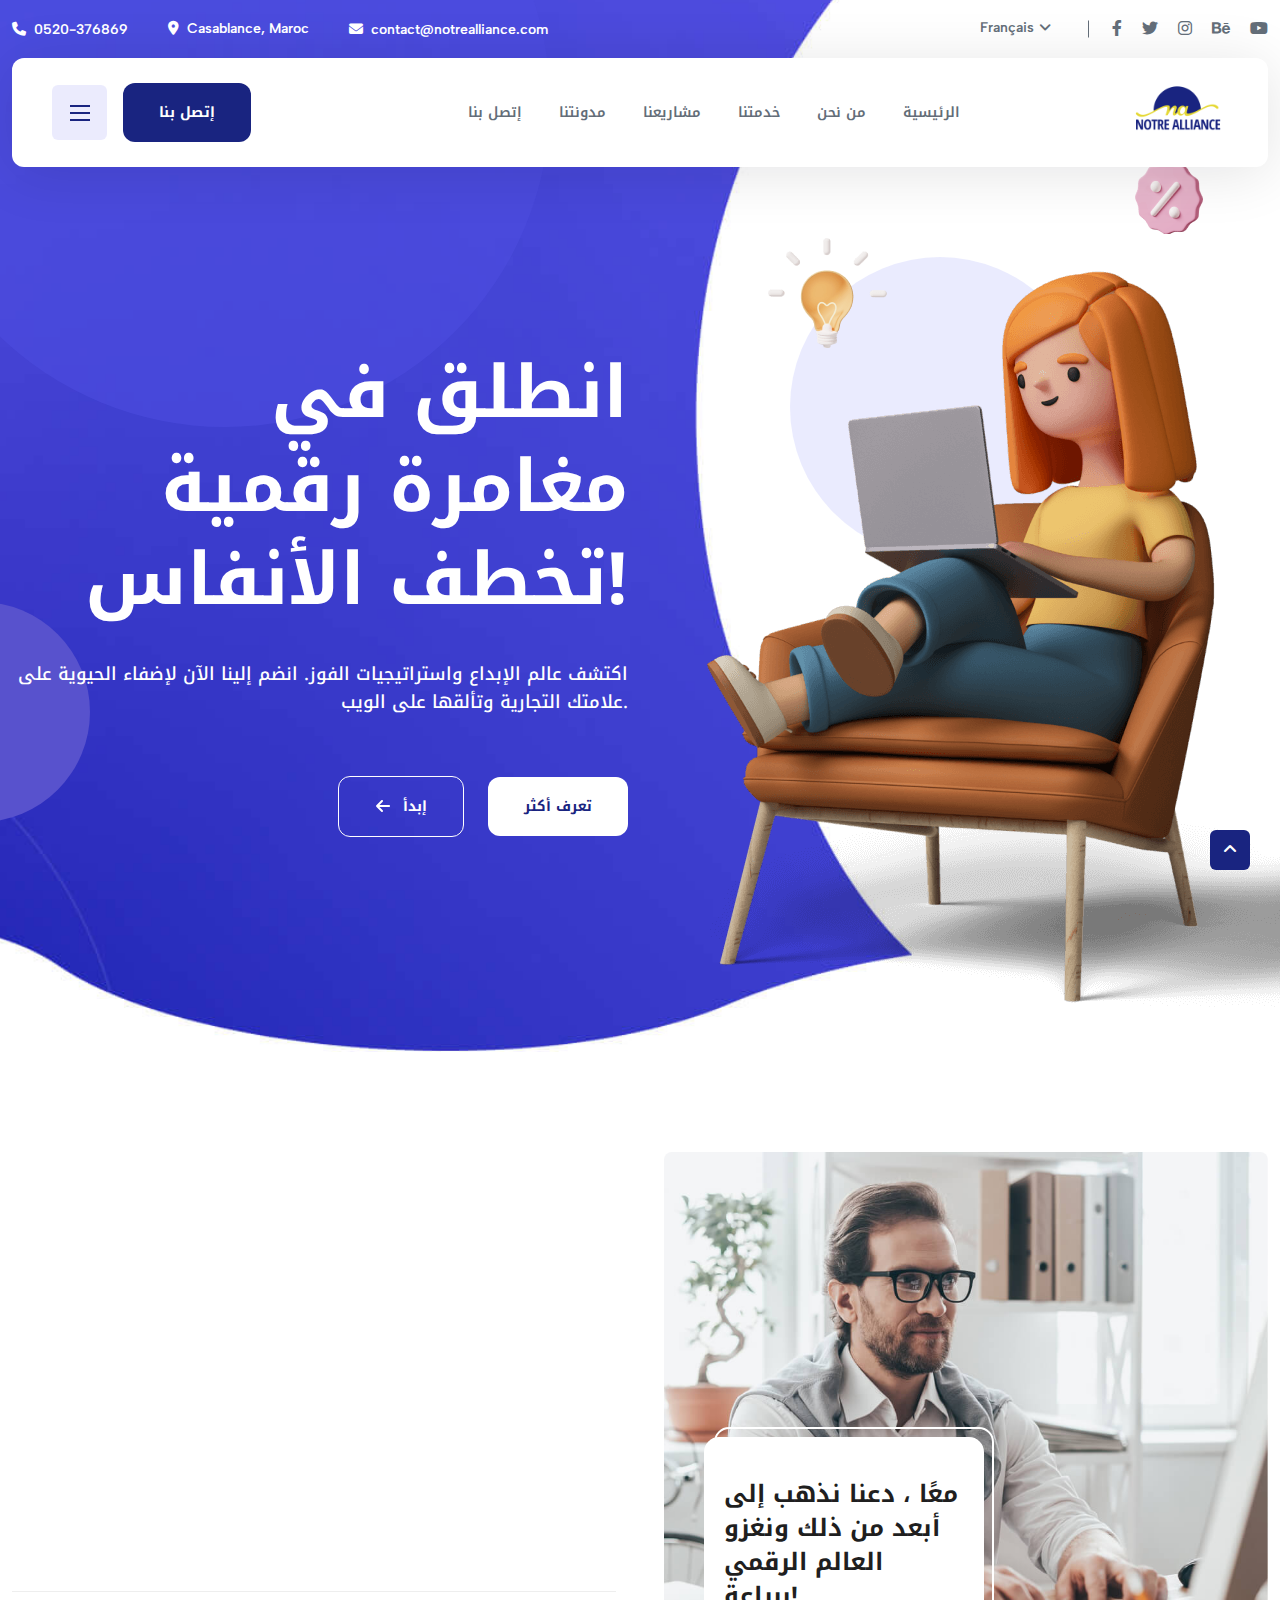
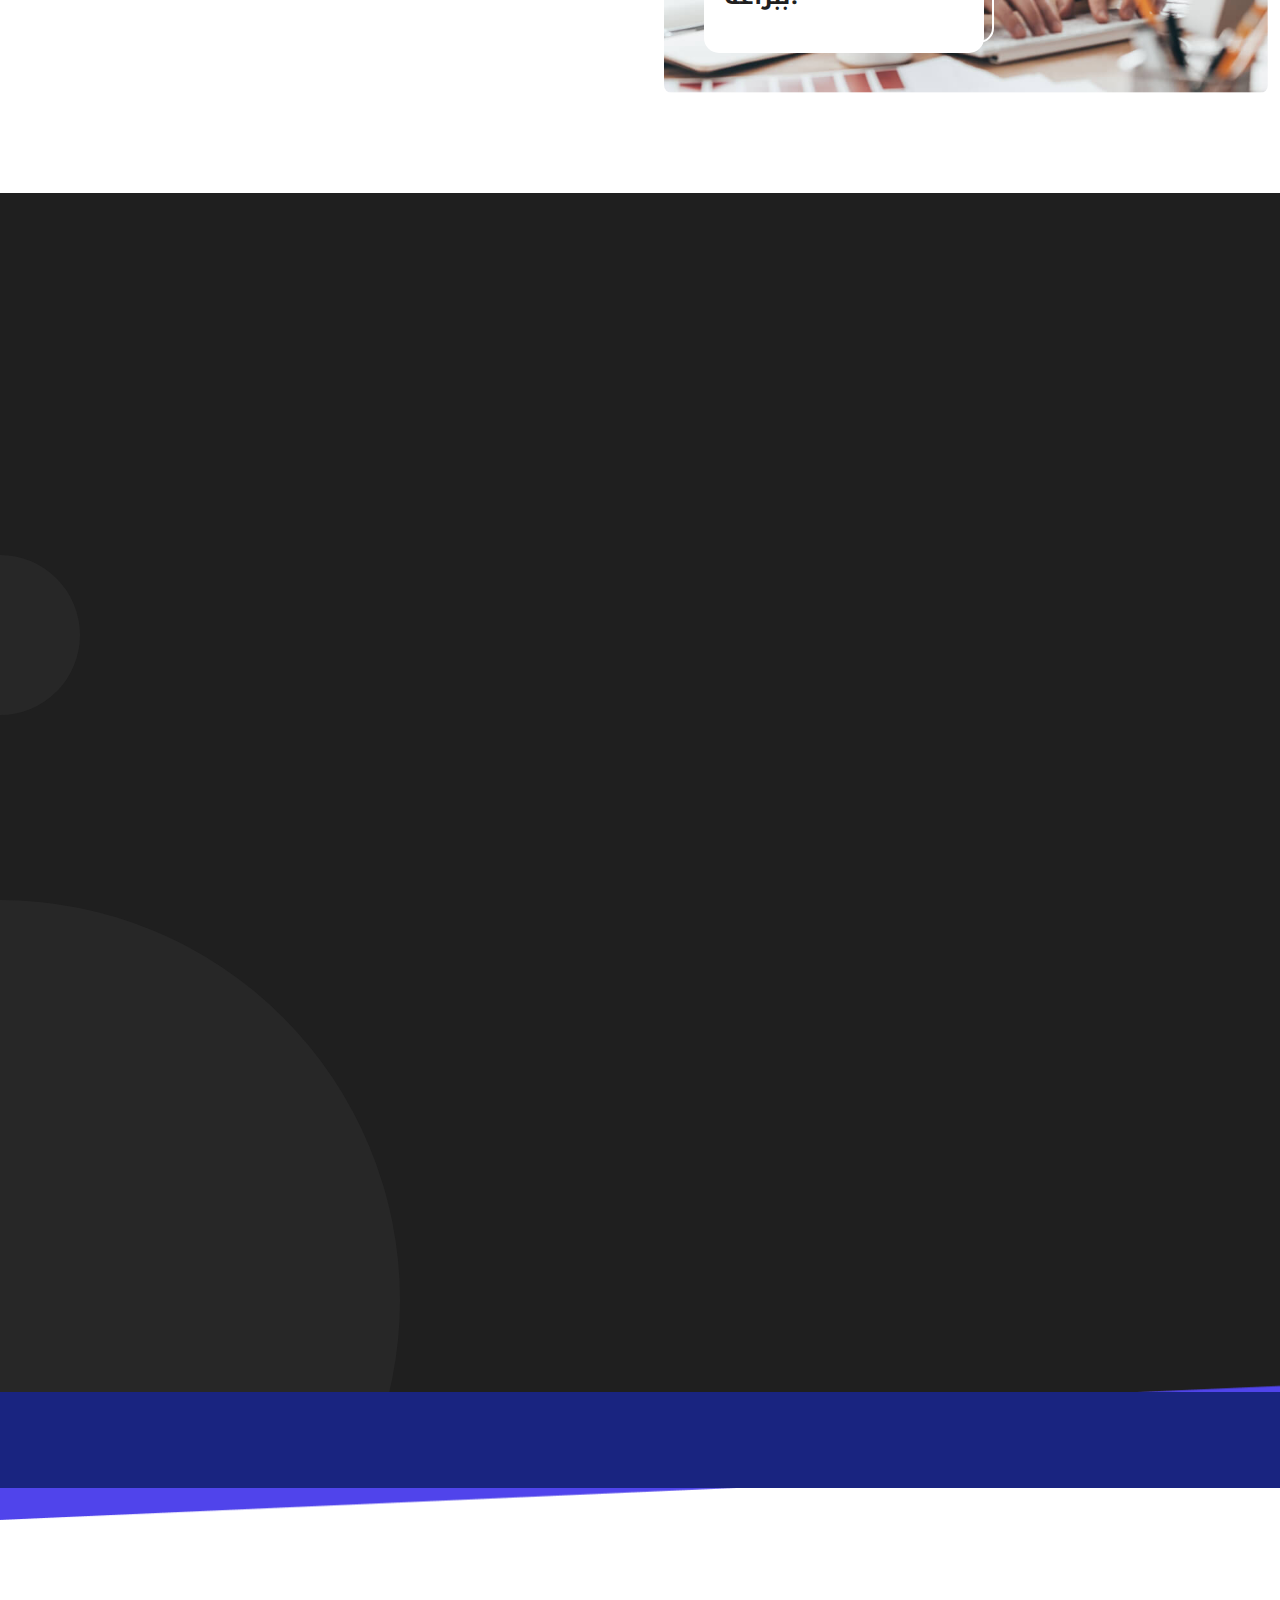
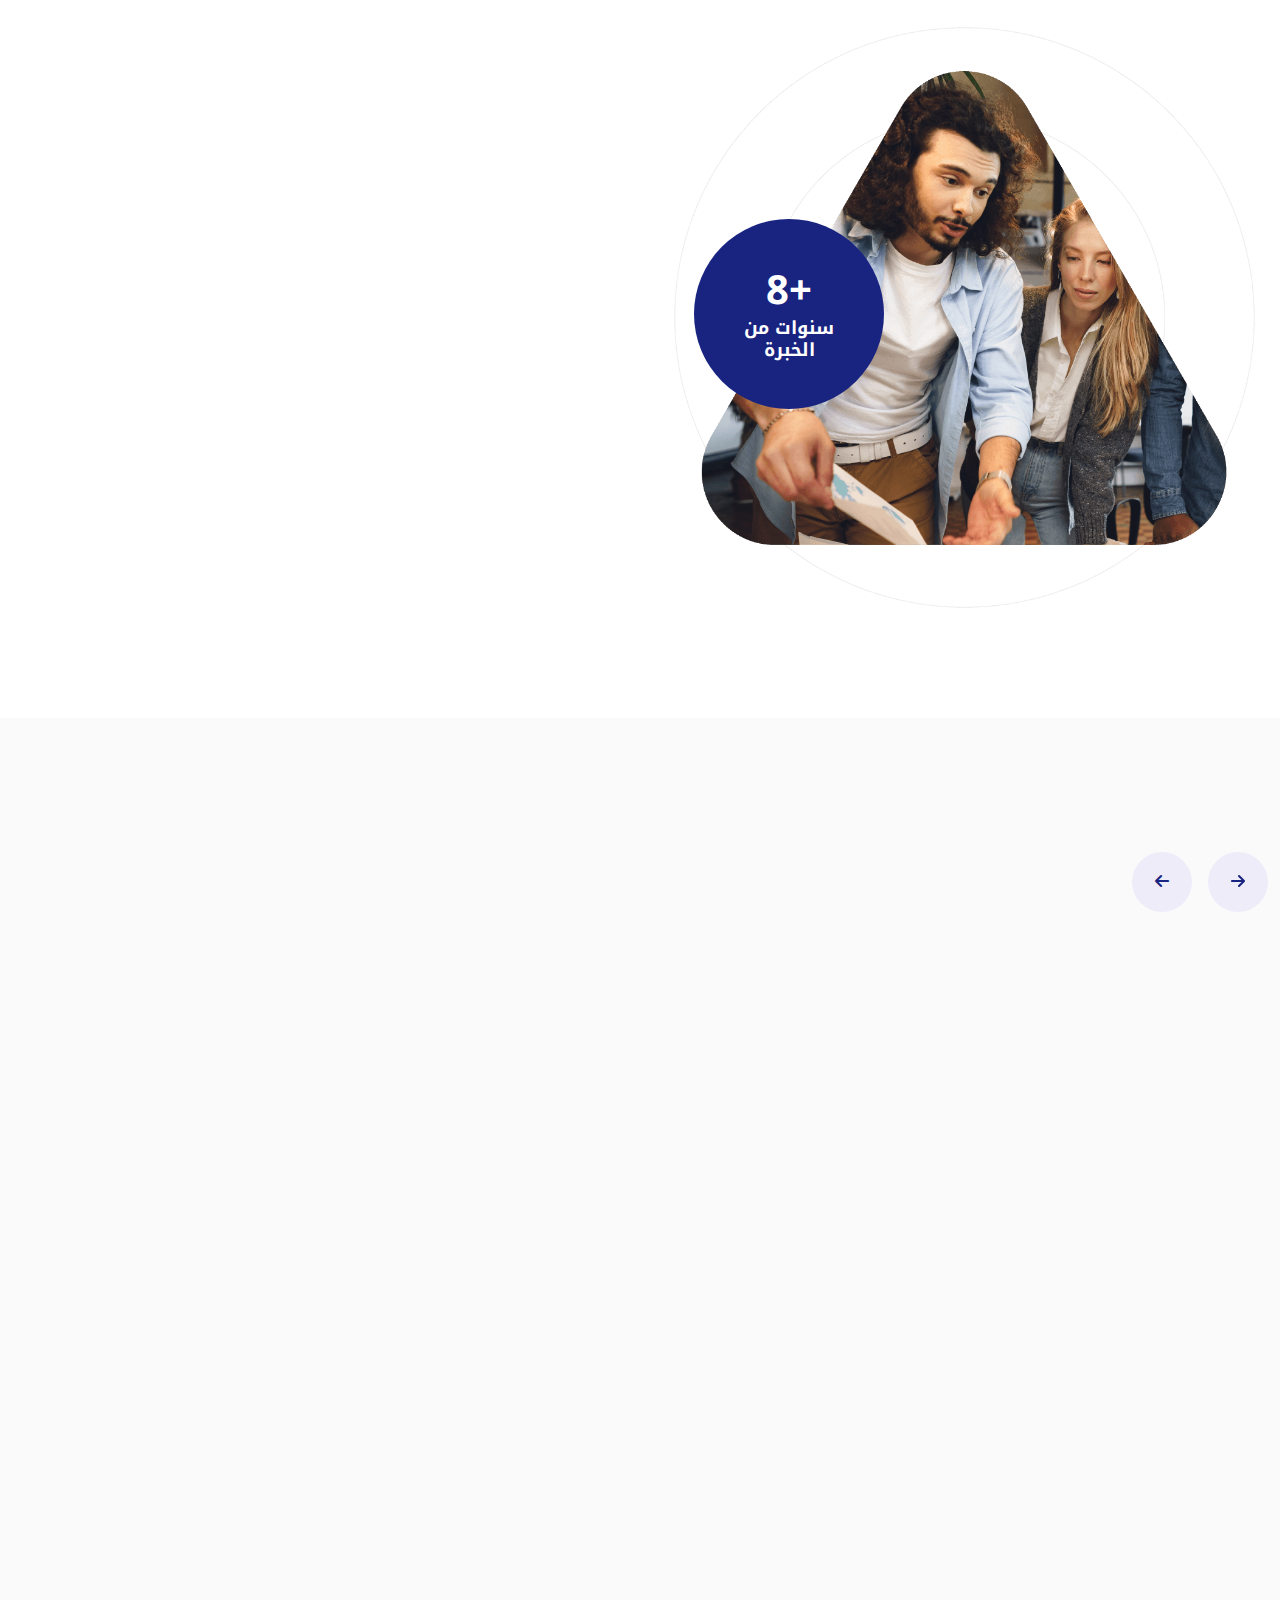
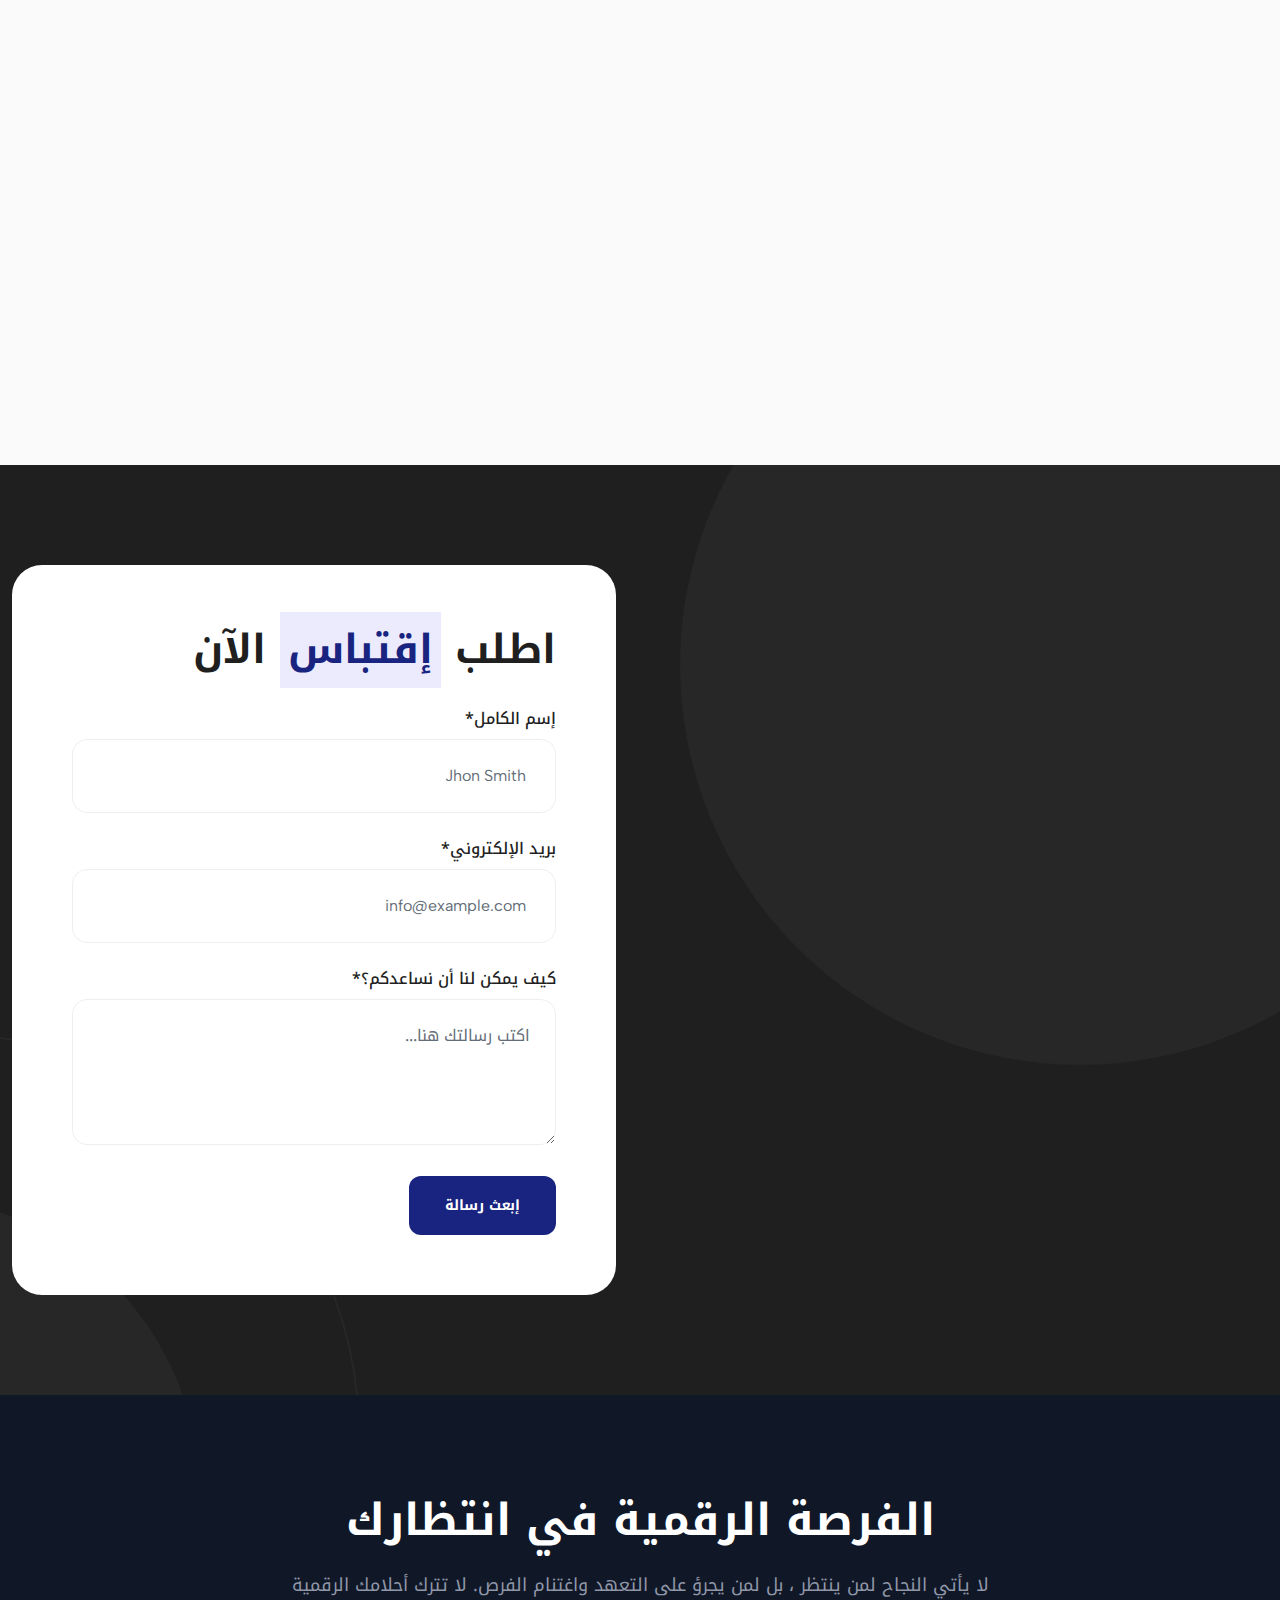
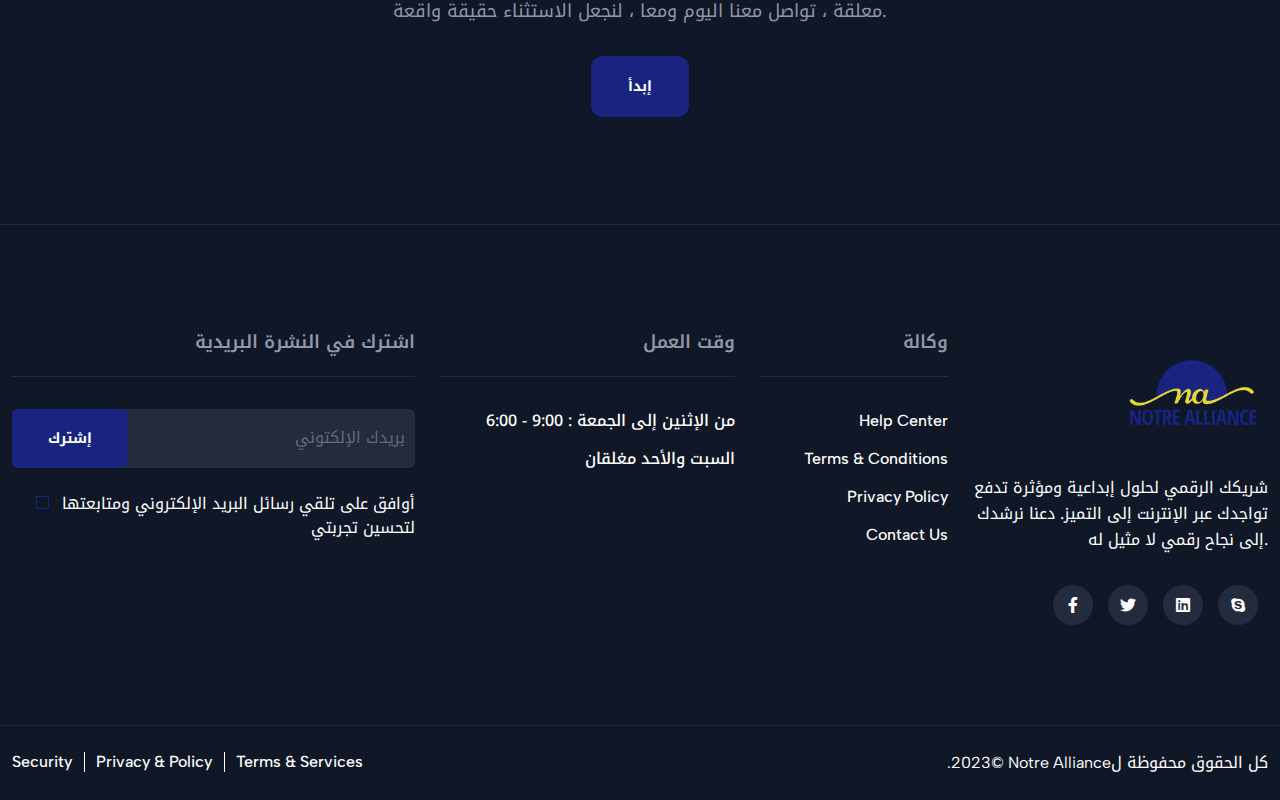
==== index.rlt.html @ 3e563613 "Create Arabic Version" ====
<!DOCTYPE html>
<html lang="en">
  <head>
    <meta charset="UTF-8" />
    <meta http-equiv="X-UA-Compatible" content="IE=edge" />
    <meta name="viewport" content="width=device-width, initial-scale=1.0" />
    <title>Notre Alliance</title>

    <!-- IMPORTANT STYLE FILES -->

    <link rel="stylesheet" href="css/all.css" />
    <link rel="stylesheet" href="css/bootstrap.min.css" />
    <link rel="stylesheet" href="css/animate.css" />
    <link rel="stylesheet" href="css/fancybox.css" />
    <link rel="stylesheet" href="css/jquery-ui.css" />
    <link rel="stylesheet" href="css/magnific-popup.css" />
    <link rel="stylesheet" href="css/nice-select.css" />
    <link rel="stylesheet" href="css/slick.css" />
    <link rel="stylesheet" href="css/style.rlt.css" />

    <!-- FAVICON -->

    <link rel="shortcut icon" href="assets/favicon.svg" type="image/x-icon" />
  </head>
  <body>
    <!-- HEADER START -->
    <header class="header-section position-relative z-2 header-sticky" id="header">
      <div class="container">
        <div class="infobar py-2 d-none d-lg-block">
          <div class="row g-4 align-items-center justify-content-between">
            <div class="col-xl-6 col-lg-7">
              <div class="infobar-content d-flex align-items-center">
                <a
                  href="tel:1044123456789"
                  class="mb-0 text-white fs-sm fw-semibold font-albert"
                  ><span class="me-2"><i class="fa-solid fa-phone"></i></span
                  >0520-376869</a
                >
                <p class="text-white fs-sm mb-0 fw-semibold font-albert">
                  <span class="me-2"
                    ><i class="fa-solid fa-location-dot"></i></span
                  >Casablance, Maroc
                </p>
                <a
                  href="mailto:contact@notrealliance.com"
                  class="text-white fw-semibold fs-sm font-albert"
                  ><span class="me-2"><i class="fa-solid fa-envelope"></i></span
                  >contact@notrealliance.com</a
                >
              </div>
            </div>
            <div class="col-xl-6 col-lg-5">
              <div
                class="d-flex align-items-center justify-content-end gap-5 infobar-right info-small-white"
              >
                <div class="language-switcher font-albert">
                  <select class="nice_select" style="display: none;">
                    <option value="Français">Français</option>
                    <option value="Arabic">Arabic</option>
                  </select>
                </div>
                <div class="info-social border-left">
                  <a href="#"><i class="fab fa-facebook-f"></i></a>
                  <a href="#"><i class="fab fa-twitter"></i></a>
                  <a href="#"><i class="fab fa-instagram"></i></a>
                  <a href="#"><i class="fab fa-behance"></i></a>
                  <a href="#"><i class="fab fa-youtube"></i></a>
                </div>
              </div>
            </div>
          </div>
        </div>
        <div class="crete-navbar bg-white">
          <div class="row align-items-center">
            <div class="col-xl-3 col-lg-1 col-6">
                <div
                  class="text-end d-flex align-items-center justify-content-start header-right gap-3"
                >
                <button
                  type="button"
                  class="header-toggle offcanvus-toggle d-none d-lg-inline-flex"
                >
                  <span></span>
                  <span></span>
                  <span></span>
                </button>
                <button
                  type="button"
                  class="header-toggle mobile-menu-toggle d-lg-none"
                >
                  <span></span>
                  <span></span>
                  <span></span>
                </button>
                  <a
                    href="#contact"
                    class="template-btn primary-btn d-none d-sm-block d-lg-none d-xl-block"
                    >إتصل بنا</a
                  >
                </div>
              </div>
            <div class="col-xl-7 col-lg-9 d-none d-lg-block">
              <nav class="crete-navmenu text-center ps-xl-5">
                <ul>
                  <li>
                    <a href="#contact">إتصل بنا</a>
                  </li>
                  <li><a href="#">مدونتنا</a></li>
                  <li>
                    <a href="#work">مشاريعنا</a>
                  </li>
                  <li>
                    <a href="#service">خدمتنا</a>
                  </li>
                  <li>
                    <a href="#about">من نحن</a>
                  </li>
                  <li><a href="#hero">الرئيسية</a></li>
                </ul>
              </nav>
            </div>
            <div class="col-lg-2 col-6">
                <div class="logo-wrapper">
                  <a href="#hero"
                    ><img
                      src="assets/logo.png"
                      width="100"
                      height="100"
                      alt="logo"
                      class="img-fluid"
                      style="float: right;"
                  /></a>
                </div>
              </div>
          </div>
        </div>
      </div>
    </header>
    <!-- HEADER END -->


    <!--hero section start-->
    <section class="hero-section position-relative z-1 overflow-hidden" id="hero" data-background="assets/hero-banner.jpg">
        <span class="circle-shape-1 position-absolute z--1"></span>
        <span class="circle-shape-2 position-absolute z--1"></span>
        <span class="circle-shape-3 position-absolute z--1" data-parallax='{"y": 40}'></span>
        <span class="circle-shape-4 position-absolute z--1" data-parallax='{"y": 80}'></span>
        <span class="circle-shape-5 position-absolute z--1" data-parallax='{"y": 100}'></span>
        <img src="assets/bulb.png" alt="bulb" class="position-absolute bulb-shape z--1">
        <img src="assets/percent.png" alt="bulb" class="position-absolute percent-shape z--1" data-parallax='{"y": 120}'>
        <div class="container">
            <div class="row g-4 align-items-center">
                <div class="col-xl-6 col-lg-7">
                    <div class="hero-content-left">
                        <h1 class="display-2 mt-4 mb-32 fw-bold wow fadeInUp text-end" data-wow-delay="0.2s">انطلق في مغامرة رقمية تخطف الأنفاس!</h1>
                        <p class="mb-60 text-white lead fw-medium wow fadeInUp text-end" data-wow-delay="0.3s">
                            اكتشف عالم الإبداع واستراتيجيات الفوز. انضم إلينا الآن لإضفاء الحيوية على علامتك التجارية وتألقها على الويب.
                        </p>
                        <div class="d-flex align-items-center justify-content-end gap-4 flex-wrap">
                            <a href="#contact" class="template-btn primary-outline wow fadeInUp" data-wow-delay="0.5s">
                                <span class="me-2 icon_arabic">
                                    <svg width="15" height="13" viewBox="0 0 15 13" fill="none" xmlns="http://www.w3.org/2000/svg">
                                        <path d="M13.6875 7.71875L8.6875 12.7188C8.5 12.9062 8.25 13 8 13C7.71875 13 7.46875 12.9062 7.28125 12.7188C6.875 12.3438 6.875 11.6875 7.28125 11.3125L10.5625 8H1C0.4375 8 0 7.5625 0 7C0 6.46875 0.4375 6 1 6H10.5625L7.28125 2.71875C6.875 2.34375 6.875 1.6875 7.28125 1.3125C7.65625 0.90625 8.3125 0.90625 8.6875 1.3125L13.6875 6.3125C14.0938 6.6875 14.0938 7.34375 13.6875 7.71875Z" fill="white"/>
                                    </svg>
                                </span>
                                إبدأ
                            </a>
                            <a href="#about" class="template-btn white-btn wow fadeInUp" data-wow-delay="0.4s">تعرف أكثر</a>
                        </div>
                    </div>
                </div>
                <div class="col-lg-5 d-xl-none">
                    <img src="assets/hero-sm.png" alt="hero" class="img-fluid">
                </div>
            </div>
        </div>
        <img src="assets/hero.png" alt="hero" class="img-fluid hero-image">
    </section>
    <!--hero section end-->

    
    <!--about section start-->
    <section class="about-section ptb-100 overflow-hidden" id="about">
        <div class="container">
            <div class="row align-items-center g-5">
                <div class="col-xl-6 col-lg-6">
                    <div class="about-right">
                        <h2 class="mb-5 mt-4 wow fadeInUp text-end" data-wow-delay="0.2s">
                            الصعود إلى قمة التميز <span class="primary-text-color primary-bg-light px-2">الرقمي</span> 
                        </h2>
                        <p class="mb-40 wow fadeInUp text-end" data-wow-delay="0.3s">
                            في <span class="primary-text-color fw-semibold">وكالتنا</span>, ندفع حدود الإمكانات لنأخذك إلى آفاق غير مستكشفة. شغفنا هو خلق تجارب رقمية تبهر وتترك انطباعًا.
                        </p>
                        <div class="d-flex align-items-start gap-4 ab-flex-box flex-wrap flex-sm-nowrap wow fadeInUp" data-wow-delay="0.4s">
                            <p class="mb-0 text-end">
                                نعتقد أن كل مشروع هو فرصة للارتقاء إلى قمة التميز الرقمي. نحن نزرع الابتكار ونصمم استراتيجيات مؤثرة ونتخيل مفاهيم فريدة لإحياء طموحاتك الرقمية. انطلق معنا في مغامرة إبداعية ، حيث تأخذ أفكارك على نطاق يتجاوز كل التوقعات.                       
                            </p>   
                            <img src="assets/ab-2.jpg" alt="not found" class="img-fluid rounded-2">
                        </div>
                        <div class="spacer my-40"></div>
                        <div class="d-flex align-items-center gap-4 flex-wrap justify-content-end">
                            <a href="#contact" class="template-btn secondary-btn wow fadeInUp" data-wow-delay="0.3s">إبدأ</a>
                            <a href="#about" class="template-btn primary-btn wow fadeInUp" data-wow-delay="0.2s">المزيد عنا</a>
                        </div>
                    </div>
                </div>
                <div class="col-xl-6 col-lg-6">
                    <div class="about-left position-relative">
                        <img src="assets/ab-1.jpg" alt="not found" class="img-fluid rounded-3">
                        <div class="ab-award-box bg-white py-40 px-20 position-absolute z-1">
                            <h6 class="mb-0">معًا ، دعنا نذهب إلى أبعد من ذلك ونغزو العالم الرقمي ببراعة!</h6>
                        </div>
                    </div>
                </div>
            </div>
        </div>
    </section>
    <!--about section end-->

    <!--service section start-->
    <section class="service-section ptb-100 dark-bg-color position-relative z-1 overflow-hidden" id="service">
        <span class="circle-shape-1 position-absolute z--1"></span>
        <span class="circle-shape-2 position-absolute z--1"></span>
        <div class="container">
            <div class="row justify-content-center">
                <div class="col-xl-6 col-lg-8">
                    <div class="section-title text-center">
                        <h2 class="text-white mt-3 mb-4 wow fadeInUp" data-wow-delay="0.2s">خدماتنا</h2>
                        <p class="mb-0 text-gray fw-medium wow fadeInUp lead" data-wow-delay="0.3s">.حضور رقمي يترك انطباعًا ، حلول تميزك عن غيرك</p>
                    </div> 
                </div>
            </div>
            <div class="row justify-content-center text-end g-4 mt-60">
                <div class="col-md-4">
                    <div class="d-flex gap-4 service-card bg-white rounded-3 wow fadeInUp">
                        <div>
                            <h6 class="mb-4">تطوير المواقع</h6>
                            <p class="mb-32 fw-medium">
                                دعنا نبني واجهة متجرك الرقمي جنبًا إلى جنب مع مواقع ويب قوية وبديهية ، مما يخلق تجربة مستخدم غامرة لا تُنسى.
                            </p>
                            <a href="#contact" class="explore-btn">
                                <span class="me-2 icon_arabic">
                                    <svg width="14" height="14" viewBox="0 0 14 14" fill="none" xmlns="http://www.w3.org/2000/svg">
                                        <path d="M8.25 1.21875L13.75 6.46875C13.9062 6.625 14 6.8125 14 7.03125C14 7.21875 13.9062 7.40625 13.75 7.5625L8.25 12.8125C7.96875 13.0938 7.46875 13.0938 7.1875 12.7812C6.90625 12.5 6.90625 12 7.21875 11.7188L11.375 7.78125H0.75C0.3125 7.78125 0 7.4375 0 7.03125C0 6.59375 0.3125 6.28125 0.75 6.28125H11.375L7.21875 2.3125C6.90625 2.03125 6.90625 1.53125 7.1875 1.25C7.46875 0.9375 7.9375 0.9375 8.25 1.21875Z" fill="#1F1F1F"/>
                                    </svg>
                                </span>
                                إبدأ
                            </a>
                        </div>
                        <span class="icon-wrapper flex-shrink-0">
                            <img src="assets/icon-1.svg" alt="icon" class="img-fluid">
                        </span>
                    </div>
                </div>

                <div class="col-md-4">
                    <div class="d-flex gap-4 service-card bg-white rounded-3 wow fadeInUp" data-wow-delay="0.2s">
                        <div>
                            <h6 class="mb-4">إدارة وسائل التواصل الاجتماعي</h6>
                            <p class="mb-32 fw-medium">
                                عزز تواجدك على الإنترنت من خلال الإدارة الإستراتيجية لوسائل التواصل الاجتماعي ، وإشراك جمهورك وبناء الوعي بالعلامة التجارية.                            
                            </p>
                            <a href="#contact" class="explore-btn">
                                <span class="me-2 icon_arabic ">
                                    <svg width="14" height="14" viewBox="0 0 14 14" fill="none" xmlns="http://www.w3.org/2000/svg">
                                        <path d="M8.25 1.21875L13.75 6.46875C13.9062 6.625 14 6.8125 14 7.03125C14 7.21875 13.9062 7.40625 13.75 7.5625L8.25 12.8125C7.96875 13.0938 7.46875 13.0938 7.1875 12.7812C6.90625 12.5 6.90625 12 7.21875 11.7188L11.375 7.78125H0.75C0.3125 7.78125 0 7.4375 0 7.03125C0 6.59375 0.3125 6.28125 0.75 6.28125H11.375L7.21875 2.3125C6.90625 2.03125 6.90625 1.53125 7.1875 1.25C7.46875 0.9375 7.9375 0.9375 8.25 1.21875Z" fill="#1F1F1F"/>
                                    </svg>
                                </span>
                                إبدأ
                            </a>
                        </div>
                        <span class="icon-wrapper flex-shrink-0">
                            <img src="assets/icon-2.svg" alt="icon" class="img-fluid">
                        </span>
                    </div>
                </div>

                <div class="col-md-4">
                    <div class="d-flex gap-4 service-card bg-white rounded-3 wow fadeInUp" data-wow-delay="0.3s">
                        <div>
                            <h6 class="mb-4">العلامة التجارية </h6>
                            <p class="mb-32 fw-medium">
                                اكشف جوهر علامتك التجارية للعالم بهوية بصرية مميزة ، تعبر عن قيمك وتجذب انتباه جمهورك المستهدف.                           
                            </p>
                            <a href="#contact" class="explore-btn">
                                <span class="me-2 icon_arabic ">
                                    <svg width="14" height="14" viewBox="0 0 14 14" fill="none" xmlns="http://www.w3.org/2000/svg">
                                        <path d="M8.25 1.21875L13.75 6.46875C13.9062 6.625 14 6.8125 14 7.03125C14 7.21875 13.9062 7.40625 13.75 7.5625L8.25 12.8125C7.96875 13.0938 7.46875 13.0938 7.1875 12.7812C6.90625 12.5 6.90625 12 7.21875 11.7188L11.375 7.78125H0.75C0.3125 7.78125 0 7.4375 0 7.03125C0 6.59375 0.3125 6.28125 0.75 6.28125H11.375L7.21875 2.3125C6.90625 2.03125 6.90625 1.53125 7.1875 1.25C7.46875 0.9375 7.9375 0.9375 8.25 1.21875Z" fill="#1F1F1F"/>
                                    </svg>
                                </span>
                                إبدأ
                            </a>
                        </div>
                        <span class="icon-wrapper flex-shrink-0">
                            <img src="assets/icon-4.svg" alt="icon" class="img-fluid">
                        </span>
                    </div>
                </div>

                <div class="col-md-4">
                    <div class="d-flex gap-4 service-card bg-white rounded-3 wow fadeInUp" data-wow-delay="0.4s">
                        <div>
                            <h6 class="mb-4">التصميم الجرافيكي</h6>
                            <p class="mb-32 fw-medium">
                                تصميمات إبداعية تحكي قصتك وتجمع بين الجماليات والكفاءة لتجعل تواصلك المرئي يتألق.                           
                            </p>
                            <a href="#contact" class="explore-btn">
                                <span class="me-2 icon_arabic ">
                                    <svg width="14" height="14" viewBox="0 0 14 14" fill="none" xmlns="http://www.w3.org/2000/svg">
                                        <path d="M8.25 1.21875L13.75 6.46875C13.9062 6.625 14 6.8125 14 7.03125C14 7.21875 13.9062 7.40625 13.75 7.5625L8.25 12.8125C7.96875 13.0938 7.46875 13.0938 7.1875 12.7812C6.90625 12.5 6.90625 12 7.21875 11.7188L11.375 7.78125H0.75C0.3125 7.78125 0 7.4375 0 7.03125C0 6.59375 0.3125 6.28125 0.75 6.28125H11.375L7.21875 2.3125C6.90625 2.03125 6.90625 1.53125 7.1875 1.25C7.46875 0.9375 7.9375 0.9375 8.25 1.21875Z" fill="#1F1F1F"/>
                                    </svg>
                                </span>
                                إبدأ
                            </a>
                        </div>
                        <span class="icon-wrapper flex-shrink-0">
                            <img src="assets/icon-3.svg" alt="icon" class="img-fluid">
                        </span>
                    </div>
                </div>

                <div class="col-md-4">
                    <div class="d-flex gap-4 service-card bg-white rounded-3 wow fadeInUp" data-wow-delay="0.4s">
                        <div>
                            <h6 class="mb-4">التصوير وإنتاج الفيديو</h6>
                            <p class="mb-32 fw-medium">
                                اجعل أفكارك تنبض بالحياة من خلال مقاطع الفيديو المؤثرة ، والتقاط جوهر علامتك التجارية وإيصال رسالتك بطريقة مقنعة.
                            </p>
                            <a href="#contact" class="explore-btn">
                                <span class="me-2 icon_arabic ">
                                    <svg width="14" height="14" viewBox="0 0 14 14" fill="none" xmlns="http://www.w3.org/2000/svg">
                                        <path d="M8.25 1.21875L13.75 6.46875C13.9062 6.625 14 6.8125 14 7.03125C14 7.21875 13.9062 7.40625 13.75 7.5625L8.25 12.8125C7.96875 13.0938 7.46875 13.0938 7.1875 12.7812C6.90625 12.5 6.90625 12 7.21875 11.7188L11.375 7.78125H0.75C0.3125 7.78125 0 7.4375 0 7.03125C0 6.59375 0.3125 6.28125 0.75 6.28125H11.375L7.21875 2.3125C6.90625 2.03125 6.90625 1.53125 7.1875 1.25C7.46875 0.9375 7.9375 0.9375 8.25 1.21875Z" fill="#1F1F1F"/>
                                    </svg>
                                </span>
                                إبدأ
                            </a>
                        </div>
                        <span class="icon-wrapper flex-shrink-0">
                            <img src="assets/icon-3.svg" alt="icon" class="img-fluid">
                        </span>
                    </div>
                </div>

                <div class="col-md-4">
                    <div class="d-flex gap-4 service-card bg-white rounded-3 wow fadeInUp" data-wow-delay="0.4s">
                        <div>
                            <h6 class="mb-4">الإعلان الرقمي</h6>
                            <p class="mb-32 fw-medium">
                                الوصول إلى آفاق جديدة من خلال الحملات الإعلانية المستهدفة والمبتكرة ، وتحقيق نتائج ملموسة لعملك.                            
                            </p>
                            <a href="#contact" class="explore-btn">
                                <span class="me-2 icon_arabic ">
                                    <svg width="14" height="14" viewBox="0 0 14 14" fill="none" xmlns="http://www.w3.org/2000/svg">
                                        <path d="M8.25 1.21875L13.75 6.46875C13.9062 6.625 14 6.8125 14 7.03125C14 7.21875 13.9062 7.40625 13.75 7.5625L8.25 12.8125C7.96875 13.0938 7.46875 13.0938 7.1875 12.7812C6.90625 12.5 6.90625 12 7.21875 11.7188L11.375 7.78125H0.75C0.3125 7.78125 0 7.4375 0 7.03125C0 6.59375 0.3125 6.28125 0.75 6.28125H11.375L7.21875 2.3125C6.90625 2.03125 6.90625 1.53125 7.1875 1.25C7.46875 0.9375 7.9375 0.9375 8.25 1.21875Z" fill="#1F1F1F"/>
                                    </svg>
                                </span>
                                إبدأ
                            </a>
                        </div>
                        <span class="icon-wrapper flex-shrink-0">
                            <img src="assets/icon-3.svg" alt="icon" class="img-fluid">
                        </span>
                    </div>
                </div>
            </div>
        </div>
    </section>
    <!--service section end-->

    <!--ticker section start-->
    <div class="ticker-section position-relative overflow-hidden z-1" data-background="assets/ticker-bg.png">
        <div class="ur-ticker-box overflow-hidden">
            <div class="ur-ticker-wrapper primary-bg-color">
                <div class="ur-ticker">
                    <span class="text-white text-uppercase"><i class="fas fa-star me-2"></i>WHAT WE DO</span>
                    <span class="text-white text-uppercase"><i class="fas fa-star me-2"></i>WE LOVE TO WORK WITH</span>
                    <span class="text-white text-uppercase"><i class="fas fa-star me-2"></i>WE LOVE WHAT WE DO</span>
                    <span class="text-white text-uppercase"><i class="fas fa-star me-2"></i>WE DO AGENCY</span>
                    <span class="text-white text-uppercase"><i class="fas fa-star me-2"></i>WE DO AGENCY SOLUTION</span>
                    <span class="text-white text-uppercase"><i class="fas fa-star me-2"></i>WHAT WE LOVE TO WORK WITH</span>
                </div>
            </div>
        </div>
    </div>
    <!--ticker section end-->

    <!--experts section start-->
    <section class="experts-section ptb-100 overflow-hidden" id="expert">
        <div class="container">
            <div class="row align-items-center justify-content-between g-5">
                <div class="col-xl-5 col-lg-6">
                    <div class="exp-content">
                        <h2 class="mt-4 mb-4 wow fadeInUp text-end" data-wow-delay="0.2s">فريق <span class="primary-text-color primary-bg-light px-2">الخبراء</span>  لدينا في خدمتك</h2>
                        <p class="mb-5 wow fadeInUp text-end" data-wow-delay="0.3s">
                            اكتشف تميز فريقنا ، المكرس لجعل علامتك التجارية تتألق في العالم الرقمي.                      
                        </p>
                        <div class="cta-box bg-white rounded-3 theme-shadow wow fadeInUp" data-wow-delay="0.4s">
                            <div class="d-flex gap-3 flex-wrap flex-sm-nowrap"> 
                                <div class="text-end">
                                    <h6 class="mb-20">الوكالة التي لا غنى عنها لعام 2023</h6>
                                    <p class="mb-0">
                                        دعنا نوضح لك سبب اعترافنا بأننا أفضل وكالة تقدم حلولاً لا مثيل لها تعزز نجاحك.
                                    </p>
                                </div>
                                <span class="icon-wrapper primary-bg-light rounded-circle d-flex align-items-center justify-content-center flex-shrink-0">
                                    <svg width="21" height="15" viewBox="0 0 21 15" fill="none" xmlns="http://www.w3.org/2000/svg">
                                        <path d="M19.8203 1.30469C20.3789 1.82031 20.3789 2.72266 19.8203 3.23828L8.82031 14.2383C8.30469 14.7969 7.40234 14.7969 6.88672 14.2383L1.38672 8.73828C0.828125 8.22266 0.828125 7.32031 1.38672 6.80469C1.90234 6.24609 2.80469 6.24609 3.32031 6.80469L7.83203 11.3164L17.8867 1.30469C18.4023 0.746094 19.3047 0.746094 19.8203 1.30469Z" fill="#5044EB"/>
                                    </svg>
                                </span>

                            </div>
                            <div class="d-flex align-items-center gap-4 mt-40 flex-wrap">
                                <a href="tel:0520-376869">
                                    <div class="cta-call-btn d-flex align-items-center gap-2">
                                        <span class="icon-tel rounded-circle">
                                            <span class="primary-bg-color rounded-circle w-100 h-100 d-inline-flex align-items-center justify-content-center text-white">
                                                <i class="fa-solid fa-phone"></i>
                                            </span>
                                        </span>
                                        <div>
                                            <span class="fs-sm fw-medium mb-2 d-block text-color">اتصل بنا 24/7</span>
                                            <h5 class="mb-0 fs-20">0520-376869</h5>
                                        </div>
                                    </div>
                                </a>
                                <a href="#contact" class="template-btn primary-btn">إعرف مزيد</a>
                            </div>
                        </div>
                    </div>
                </div>
                <div class="col-lg-6">
                    <div class="exp-right position-relative">
                        <img src="assets/team-meeting.png" alt="not found" class="img-fluid js-tilt">
                        <div class="exp-year-box position-absolute rounded-circle">
                            <h3 class="text-white"><span class="counter">8</span>+</h3>
                            <h6 class="mb-0 text-white fs-18">سنوات من الخبرة</h6>
                        </div>
                    </div>
                </div>
            </div>
        </div>
    </section>
    <!--experts section end-->


    <!--portfolio section start-->
    <section class="portfolio-section ptb-100 light-bg" id="work">
        <div class="container">
            <div class="row">
                <div class="col-xl-6">
                    <div class="section-title">
                        <h2 class="mb-0 mt-4 wow fadeInUp" data-wow-delay="0.2s"><span class="primary-text-color primary-bg-light px-2">خدمتنا</span></h2>
                    </div>
                </div>
            </div>
            <div class="cr-pf-slider">
                <div class="single-item mt-5">
                    <div class="row g-4">
                        <div class="col-lg-6">
                            <div class="pf-box position-relative wow fadeInUp">
                                <img src="assets/pf-1.jpg" alt="not found" class="img-fluid">
                                <a href="project-details.html" class="explore-btn">
                                    <svg width="16" height="16" viewBox="0 0 16 16" fill="none" xmlns="http://www.w3.org/2000/svg">
                                        <path d="M15.4531 1.625V12.875C15.4531 13.5312 14.9375 14 14.3281 14C13.6719 14 13.2031 13.5312 13.2031 12.875V4.34375L2.375 15.1719C2.14062 15.4062 1.85938 15.5 1.57812 15.5C1.25 15.5 0.96875 15.4062 0.78125 15.1719C0.3125 14.75 0.3125 14.0469 0.78125 13.625L11.6094 2.75H3.07812C2.42188 2.75 1.95312 2.28125 1.95312 1.625C1.95312 1.01562 2.42188 0.5 3.07812 0.5H14.3281C14.9375 0.5 15.4531 1.01562 15.4531 1.625Z" fill="white"/>
                                    </svg>
                                </a>
                                <div class="pf-content">
                                    <h3 class="mb-20 text-white">Creative Business Solution</h3>
                                    <p class="mb-0 fw-medium text-white">App Development, Product Design</p>
                                </div>
                            </div>
                        </div>
                        <div class="col-lg-6">
                            <div class="pf-box position-relative wow fadeInUp" data-wow-delay="0.2s">
                                <img src="assets/pf-2.jpg" alt="not found" class="img-fluid">
                                <a href="project-details.html" class="explore-btn">
                                    <svg width="16" height="16" viewBox="0 0 16 16" fill="none" xmlns="http://www.w3.org/2000/svg">
                                        <path d="M15.4531 1.625V12.875C15.4531 13.5312 14.9375 14 14.3281 14C13.6719 14 13.2031 13.5312 13.2031 12.875V4.34375L2.375 15.1719C2.14062 15.4062 1.85938 15.5 1.57812 15.5C1.25 15.5 0.96875 15.4062 0.78125 15.1719C0.3125 14.75 0.3125 14.0469 0.78125 13.625L11.6094 2.75H3.07812C2.42188 2.75 1.95312 2.28125 1.95312 1.625C1.95312 1.01562 2.42188 0.5 3.07812 0.5H14.3281C14.9375 0.5 15.4531 1.01562 15.4531 1.625Z" fill="white"/>
                                    </svg>
                                </a>
                                <div class="pf-content">
                                    <h3 class="mb-20 text-white">Web Development Service</h3>
                                    <p class="mb-0 fw-medium text-white">App Development, Product Design</p>
                                </div>
                            </div>
                        </div>
                        <div class="col-xl-4 col-md-6">
                            <div class="pf-box position-relative box-sm wow fadeInUp" data-wow-delay="0.3s">
                                <img src="assets/pf-3.jpg" alt="not found" class="img-fluid">
                                <a href="project-details.html" class="explore-btn">
                                    <svg width="16" height="16" viewBox="0 0 16 16" fill="none" xmlns="http://www.w3.org/2000/svg">
                                        <path d="M15.4531 1.625V12.875C15.4531 13.5312 14.9375 14 14.3281 14C13.6719 14 13.2031 13.5312 13.2031 12.875V4.34375L2.375 15.1719C2.14062 15.4062 1.85938 15.5 1.57812 15.5C1.25 15.5 0.96875 15.4062 0.78125 15.1719C0.3125 14.75 0.3125 14.0469 0.78125 13.625L11.6094 2.75H3.07812C2.42188 2.75 1.95312 2.28125 1.95312 1.625C1.95312 1.01562 2.42188 0.5 3.07812 0.5H14.3281C14.9375 0.5 15.4531 1.01562 15.4531 1.625Z" fill="white"/>
                                    </svg>
                                </a>
                                <div class="pf-content">
                                    <h3 class="mb-20 text-white">Shopify Theme Development</h3>
                                    <p class="mb-0 fw-medium text-white">App Development, Product Design</p>
                                </div>
                            </div>
                        </div>
                        <div class="col-xl-4 col-md-6">
                            <div class="pf-box position-relative box-sm wow fadeInUp" data-wow-delay="0.4s">
                                <img src="assets/pf-4.jpg" alt="not found" class="img-fluid">
                                <a href="project-details.html" class="explore-btn">
                                    <svg width="16" height="16" viewBox="0 0 16 16" fill="none" xmlns="http://www.w3.org/2000/svg">
                                        <path d="M15.4531 1.625V12.875C15.4531 13.5312 14.9375 14 14.3281 14C13.6719 14 13.2031 13.5312 13.2031 12.875V4.34375L2.375 15.1719C2.14062 15.4062 1.85938 15.5 1.57812 15.5C1.25 15.5 0.96875 15.4062 0.78125 15.1719C0.3125 14.75 0.3125 14.0469 0.78125 13.625L11.6094 2.75H3.07812C2.42188 2.75 1.95312 2.28125 1.95312 1.625C1.95312 1.01562 2.42188 0.5 3.07812 0.5H14.3281C14.9375 0.5 15.4531 1.01562 15.4531 1.625Z" fill="white"/>
                                    </svg>
                                </a>
                                <div class="pf-content">
                                    <h3 class="mb-20 text-white">WordPress Theme Development</h3>
                                    <p class="mb-0 fw-medium text-white">App Development, Product Design</p>
                                </div>
                            </div>
                        </div>
                        <div class="col-xl-4 col-md-6">
                            <div class="pf-box position-relative box-sm wow fadeInUp" data-wow-delay="0.5s">
                                <img src="assets/pf-5.jpg" alt="not found" class="img-fluid">
                                <a href="project-details.html" class="explore-btn">
                                    <svg width="16" height="16" viewBox="0 0 16 16" fill="none" xmlns="http://www.w3.org/2000/svg">
                                        <path d="M15.4531 1.625V12.875C15.4531 13.5312 14.9375 14 14.3281 14C13.6719 14 13.2031 13.5312 13.2031 12.875V4.34375L2.375 15.1719C2.14062 15.4062 1.85938 15.5 1.57812 15.5C1.25 15.5 0.96875 15.4062 0.78125 15.1719C0.3125 14.75 0.3125 14.0469 0.78125 13.625L11.6094 2.75H3.07812C2.42188 2.75 1.95312 2.28125 1.95312 1.625C1.95312 1.01562 2.42188 0.5 3.07812 0.5H14.3281C14.9375 0.5 15.4531 1.01562 15.4531 1.625Z" fill="white"/>
                                    </svg>
                                </a>
                                <div class="pf-content">
                                    <h3 class="mb-20 text-white">Custom WP Plugin Development</h3>
                                    <p class="mb-0 fw-medium text-white">App Development, Product Design</p>
                                </div>
                            </div>
                        </div>
                    </div>
                </div>
                <div class="single-item mt-5">
                    <div class="row g-4">
                        <div class="col-lg-6">
                            <div class="pf-box position-relative wow fadeInUp">
                                <img src="assets/pf-1.jpg" alt="not found" class="img-fluid">
                                <a href="project-details.html" class="explore-btn">
                                    <svg width="16" height="16" viewBox="0 0 16 16" fill="none" xmlns="http://www.w3.org/2000/svg">
                                        <path d="M15.4531 1.625V12.875C15.4531 13.5312 14.9375 14 14.3281 14C13.6719 14 13.2031 13.5312 13.2031 12.875V4.34375L2.375 15.1719C2.14062 15.4062 1.85938 15.5 1.57812 15.5C1.25 15.5 0.96875 15.4062 0.78125 15.1719C0.3125 14.75 0.3125 14.0469 0.78125 13.625L11.6094 2.75H3.07812C2.42188 2.75 1.95312 2.28125 1.95312 1.625C1.95312 1.01562 2.42188 0.5 3.07812 0.5H14.3281C14.9375 0.5 15.4531 1.01562 15.4531 1.625Z" fill="white"/>
                                    </svg>
                                </a>
                                <div class="pf-content">
                                    <h3 class="mb-20 text-white">Creative Business Solution</h3>
                                    <p class="mb-0 fw-medium text-white">App Development, Product Design</p>
                                </div>
                            </div>
                        </div>
                        <div class="col-lg-6">
                            <div class="pf-box position-relative wow fadeInUp" data-wow-delay="0.2s">
                                <img src="assets/pf-2.jpg" alt="not found" class="img-fluid">
                                <a href="project-details.html" class="explore-btn">
                                    <svg width="16" height="16" viewBox="0 0 16 16" fill="none" xmlns="http://www.w3.org/2000/svg">
                                        <path d="M15.4531 1.625V12.875C15.4531 13.5312 14.9375 14 14.3281 14C13.6719 14 13.2031 13.5312 13.2031 12.875V4.34375L2.375 15.1719C2.14062 15.4062 1.85938 15.5 1.57812 15.5C1.25 15.5 0.96875 15.4062 0.78125 15.1719C0.3125 14.75 0.3125 14.0469 0.78125 13.625L11.6094 2.75H3.07812C2.42188 2.75 1.95312 2.28125 1.95312 1.625C1.95312 1.01562 2.42188 0.5 3.07812 0.5H14.3281C14.9375 0.5 15.4531 1.01562 15.4531 1.625Z" fill="white"/>
                                    </svg>
                                </a>
                                <div class="pf-content">
                                    <h3 class="mb-20 text-white">Web Development Service</h3>
                                    <p class="mb-0 fw-medium text-white">App Development, Product Design</p>
                                </div>
                            </div>
                        </div>
                        <div class="col-xl-4 col-md-6">
                            <div class="pf-box position-relative box-sm wow fadeInUp" data-wow-delay="0.3s">
                                <img src="assets/pf-3.jpg" alt="not found" class="img-fluid">
                                <a href="project-details.html" class="explore-btn">
                                    <svg width="16" height="16" viewBox="0 0 16 16" fill="none" xmlns="http://www.w3.org/2000/svg">
                                        <path d="M15.4531 1.625V12.875C15.4531 13.5312 14.9375 14 14.3281 14C13.6719 14 13.2031 13.5312 13.2031 12.875V4.34375L2.375 15.1719C2.14062 15.4062 1.85938 15.5 1.57812 15.5C1.25 15.5 0.96875 15.4062 0.78125 15.1719C0.3125 14.75 0.3125 14.0469 0.78125 13.625L11.6094 2.75H3.07812C2.42188 2.75 1.95312 2.28125 1.95312 1.625C1.95312 1.01562 2.42188 0.5 3.07812 0.5H14.3281C14.9375 0.5 15.4531 1.01562 15.4531 1.625Z" fill="white"/>
                                    </svg>
                                </a>
                                <div class="pf-content">
                                    <h3 class="mb-20 text-white">Shopify Theme Development</h3>
                                    <p class="mb-0 fw-medium text-white">App Development, Product Design</p>
                                </div>
                            </div>
                        </div>
                        <div class="col-xl-4 col-md-6">
                            <div class="pf-box position-relative box-sm wow fadeInUp" data-wow-delay="0.4s">
                                <img src="assets/pf-4.jpg" alt="not found" class="img-fluid">
                                <a href="project-details.html" class="explore-btn">
                                    <svg width="16" height="16" viewBox="0 0 16 16" fill="none" xmlns="http://www.w3.org/2000/svg">
                                        <path d="M15.4531 1.625V12.875C15.4531 13.5312 14.9375 14 14.3281 14C13.6719 14 13.2031 13.5312 13.2031 12.875V4.34375L2.375 15.1719C2.14062 15.4062 1.85938 15.5 1.57812 15.5C1.25 15.5 0.96875 15.4062 0.78125 15.1719C0.3125 14.75 0.3125 14.0469 0.78125 13.625L11.6094 2.75H3.07812C2.42188 2.75 1.95312 2.28125 1.95312 1.625C1.95312 1.01562 2.42188 0.5 3.07812 0.5H14.3281C14.9375 0.5 15.4531 1.01562 15.4531 1.625Z" fill="white"/>
                                    </svg>
                                </a>
                                <div class="pf-content">
                                    <h3 class="mb-20 text-white">WordPress Theme Development</h3>
                                    <p class="mb-0 fw-medium text-white">App Development, Product Design</p>
                                </div>
                            </div>
                        </div>
                        <div class="col-xl-4 col-md-6">
                            <div class="pf-box position-relative box-sm wow fadeInUp" data-wow-delay="0.5s">
                                <img src="assets/pf-5.jpg" alt="not found" class="img-fluid">
                                <a href="project-details.html" class="explore-btn">
                                    <svg width="16" height="16" viewBox="0 0 16 16" fill="none" xmlns="http://www.w3.org/2000/svg">
                                        <path d="M15.4531 1.625V12.875C15.4531 13.5312 14.9375 14 14.3281 14C13.6719 14 13.2031 13.5312 13.2031 12.875V4.34375L2.375 15.1719C2.14062 15.4062 1.85938 15.5 1.57812 15.5C1.25 15.5 0.96875 15.4062 0.78125 15.1719C0.3125 14.75 0.3125 14.0469 0.78125 13.625L11.6094 2.75H3.07812C2.42188 2.75 1.95312 2.28125 1.95312 1.625C1.95312 1.01562 2.42188 0.5 3.07812 0.5H14.3281C14.9375 0.5 15.4531 1.01562 15.4531 1.625Z" fill="white"/>
                                    </svg>
                                </a>
                                <div class="pf-content">
                                    <h3 class="mb-20 text-white">Custom WP Plugin Development</h3>
                                    <p class="mb-0 fw-medium text-white">App Development, Product Design</p>
                                </div>
                            </div>
                        </div>
                    </div>
                </div>
            </div>
        </div>
    </section>
    <!--portfolio section end-->

     <!--contact section start-->
     <section class="contact-section dark-bg-color ptb-100 position-relative z-1 overflow-hidden" id="contact">
        <span class="circle-shape position-absolute z--1 rounded-circle"></span>
        <span class="circle-shape-2 position-absolute z--1 rounded-circle"></span>
        <span class="circle-shape-3 position-absolute z--1 rounded-circle"></span>
        <div class="container">
            <div class="row align-items-center g-5">
                <div class="col-xl-6">
                    <div class="contact-form-box bg-white text-end">
                        <h3 class="mb-32">اطلب <span class="primary-bg-light primary-text-color px-2">إقتباس</span> الآن</h3>
                        <form class="contact-form">
                            <label>
                                *إسم الكامل
                                <input type="text" placeholder="Jhon Smith " class="font-albert theme-input mt-2 text-end">
                            </label>
                            <label>
                                *بريد الإلكتروني
                                <input type="email" placeholder="info@example.com " class="font-albert theme-input mt-2 text-end">
                            </label>
                            <label>
                                *كيف يمكن لنا أن نساعدكم؟
                                <textarea class="theme-input mt-2 text-end" placeholder="...اكتب رسالتك هنا" rows="4"></textarea>
                            </label>
                            <button type="submit" class="template-btn primary-btn">إبعث رسالة</button>
                        </form>
                    </div>
                </div>
                <div class="col-xl-6">
                    <div class="contact-info text-end">
                        <h2 class="mb-4 mt-4 text-white wow fadeInUp" data-wow-delay="0.2s">دعنا نكتب نجاحك الرقمي معًا</h2>
                        <p class="lead fw-medium wow fadeInUp" data-wow-delay="0.3s">
                            ابدأ رحلتك إلى حضور استثنائي على الإنترنت. فريق الخبراء لدينا حريص على إنشاء حلول مخصصة ستجعل أفكارك تنبض بالحياة وتجعل علامتك التجارية تتألق في العالم الرقمي. معًا ، لنبني مستقبلًا رقميًا جريئًا وناجحًا!                     
                        </p>
                        <ul class="contact-info-list   mt-5">
                            <li class="d-flex align-items-center justify-content-end gap-4 wow fadeInUp" data-wow-delay="0.1s">
                                <div>
                                    <span class="fw-medium fs-xl">راسلنا بالبريد الإلكتروني</span>
                                    <a href="#"><h6 class="mb-0 text-white fw-semibold mt-1 font-albert">contact@notrealliance.com</h6></a>
                                </div>
                                <span class="icon d-inline-flex align-items-center justify-content-center rounded-circle bg-white flex-shrink-0">
                                    <img src="assets/mail.svg" alt="mail" class="img-fluid">
                                </span>
                            </li>
                            <li class="d-flex align-items-center justify-content-end gap-4 wow fadeInUp" data-wow-delay="0.2s">
                                <div>
                                    <span class="fw-medium fs-xl">اتصل بنا</span>
                                    <a href="#"><h6 class="mb-0 text-white fw-semibold mt-1 font-albert">0520-376869</h6></a>
                                </div>
                                <span class="icon d-inline-flex align-items-center justify-content-center rounded-circle bg-white flex-shrink-0">
                                    <img src="assets/phone.svg" alt="mail" class="img-fluid">
                                </span>
                            </li>
                            <li class="d-flex align-items-center justify-content-end gap-4 wow fadeInUp" data-wow-delay="0.3s">
                                <div>
                                    <span class="fw-medium fs-xl">عنوان</span>
                                    <h6 class="mb-0 text-white fw-semibold mt-1 font-albert">Bd Mohamed Jamal Addorra, Imm BR1B, N3 2eme etage, LOT al Hamd, Ain sebaa, Casablanca, Morocco</h6>
                                </div>
                                <span class="icon d-inline-flex align-items-center justify-content-center rounded-circle bg-white flex-shrink-0">
                                    <img src="assets/location.svg" alt="mail" class="img-fluid">
                                </span>
                            </li>
                        </ul>
                    </div>
                </div>
            </div>
        </div>
    </section>
    <!--contact section end-->

<!--footer section start-->
<footer class="footer-section pt-100 position-relative z-1 overflow-hidden" id="footer">
    <div class="footer-top">
        <div class="container position-relative z-1">
            <span class="rectangle-shape-1 position-absolute z--1"></span>
            <span class="rectangle-shape-2 position-absolute z--1"></span>
            <div class="row justify-content-center mb-100">
                <div class="col-xl-7">
                    <div class="text-center">
                        <h2 class="text-white mb-4">الفرصة الرقمية في انتظارك</h2>
                        <p class="mb-32">
                            لا يأتي النجاح لمن ينتظر ، بل لمن يجرؤ على التعهد واغتنام الفرص. لا تترك أحلامك الرقمية معلقة ، تواصل معنا اليوم ومعا ، لنجعل الاستثناء حقيقة واقعة.
                        </p>
                        <a href="#contact" class="template-btn primary-btn">إبدأ</a>
                    </div>
                </div>
            </div>
        </div>
    </div>
    <div class="footer-bottom pt-100">
        <div class="container position-relative z-1 text-end">
            <div class="row g-4">
                <div class="col-xl-4 col-lg-4">
                    <div class="footer-widget footer-newsletter">
                        <h6 class="widget-title">اشترك في النشرة البريدية</h6>
                        <form>
                            <div class="newsletter-form d-flex align-items-center">
                                <button type="submit" class="template-btn primary-btn">إشترك</button>
                                <input type="email" placeholder="بريدك الإلكتوني" class="theme-input text-end">
                            </div>
                            <label class="text-white mt-4">
                                <span class="me-2 d-inline-block">
                                    <input type="checkbox">
                                    <span><i class="fas fa-check"></i></span>
                                </span>
                                أوافق على تلقي رسائل البريد الإلكتروني ومتابعتها لتحسين تجربتي
                            </label>
                        </form>
                    </div>
                </div>
                <div class="col-xl-3 col-lg-4">
                    <div class="footer-widget schedule-widget">
                        <h6 class="widget-title">وقت العمل</h6>
                        <ul class="schedule-list">
                            <li> 6:00 - 9:00 : من الإثنين إلى الجمعة</li>
                            <li>السبت والأحد مغلقان</li>
                        </ul>
                    </div>
                </div>
                <div class="col-xl-2 col-lg-4">
                    <div class="footer-widget nav-widget">
                        <h6 class="widget-title">وكالة</h6>
                        <ul class="footer-links font-albert">
                            <li><a href="#">Help Center</a></li>
                            <li><a href="#">Terms & Conditions</a></li>
                            <li><a href="#">Privacy Policy</a></li>
                            <li><a href="#">Contact Us</a></li>
                        </ul>
                    </div>
                </div>
                <div class="col-xl-3 col-lg-4">
                    <div class="footer-widget text-widget">
                        <img src="assets/logo.png" width="150" height="150" alt="logo" class="img-fluid">
                        <p class="my-32 text-white">
                            شريكك الرقمي لحلول إبداعية ومؤثرة تدفع تواجدك عبر الإنترنت إلى التميز. دعنا نرشدك إلى نجاح رقمي لا مثيل له.
                        </p> 
                        <div class="footer-social">
                            <a href="#"><i class="fab fa-facebook-f"></i></a>
                            <a href="#"><i class="fab fa-twitter"></i></a>
                            <a href="#"><i class="fab fa-linkedin"></i></a>
                            <a href="#"><i class="fab fa-skype"></i></a>
                        </div>
                    </div>
                </div>
            </div>
        </div>
    </div>
    <div class="footer-copyright mt-60 py-4">
        <div class="container">
            <div class="row">
                <div class="col-md-6">
                    <div class="copyright-links font-albert">
                        <a href="#">Security</a>
                        <a href="#">Privacy & Policy</a>
                        <a href="#">Terms & Services</a>
                    </div>
                </div>
                <div class="col-md-6">
                    <div class="copyright-text text-end">
                        <p class="mb-0 text-white "><span class="font-albert">.2023&copy; Notre Alliance</span>كل الحقوق محفوظة ل</p>
                    </div>
                </div>
            </div>
        </div>
    </div>
    <span class="circle-shape-1 position-absolute z--1 rounded-circle"></span>
    <span class="circle-shape-2 position-absolute z--1 rounded-circle"></span>
</footer>
<!--footer section end-->

  <!--scrolltop button start-->
  <button type="button" class="scroll-top-btn"><i class="fa-solid fa-angle-up"></i></button>
  <!--scrolltop button end-->

    <!--Esential Js Files-->
    <script src="js/jquery.min.js"></script>
    <script src="js/jquery-ui.js"></script>
    <script src="js/bootstrap.min.js"></script>
    <script src="js/nice-select.js"></script>
    <script src="js/countdown.min.js"></script>
    <script src="js/counterup.min.js"></script>
    <script src="js/fancybox.js"></script>
    <script src="js/isotop.min.js"></script>
    <script src="js/slick.js"></script>
    <script src="js/waypoints.js"></script>
    <script src="js/wow.js"></script>
    <script src="js/magnific-popup.js"></script>
    <script src="js/parallax.js"></script>
    <script src="js/popper.min.js"></script>
    <script src="js/tilt-js.js"></script>
    <script src="js/script.js"></script>
  </body>
</html>
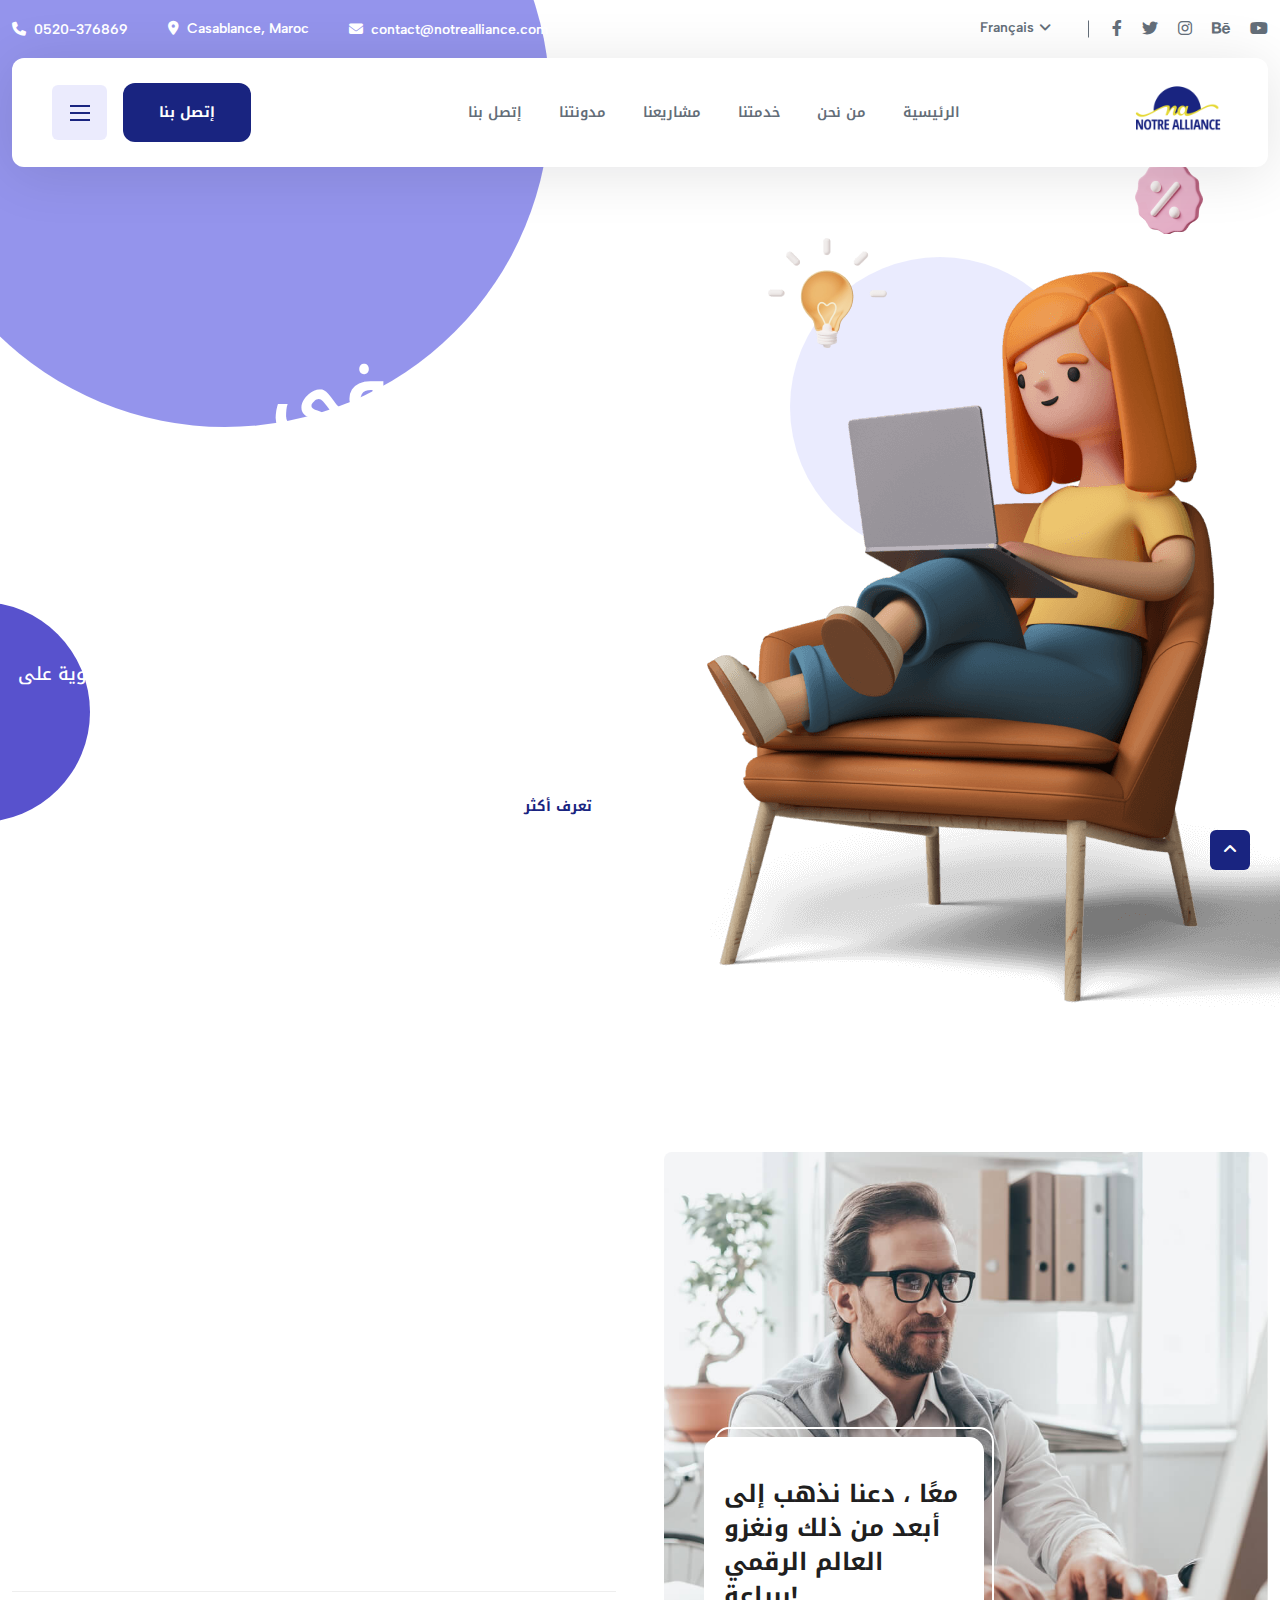
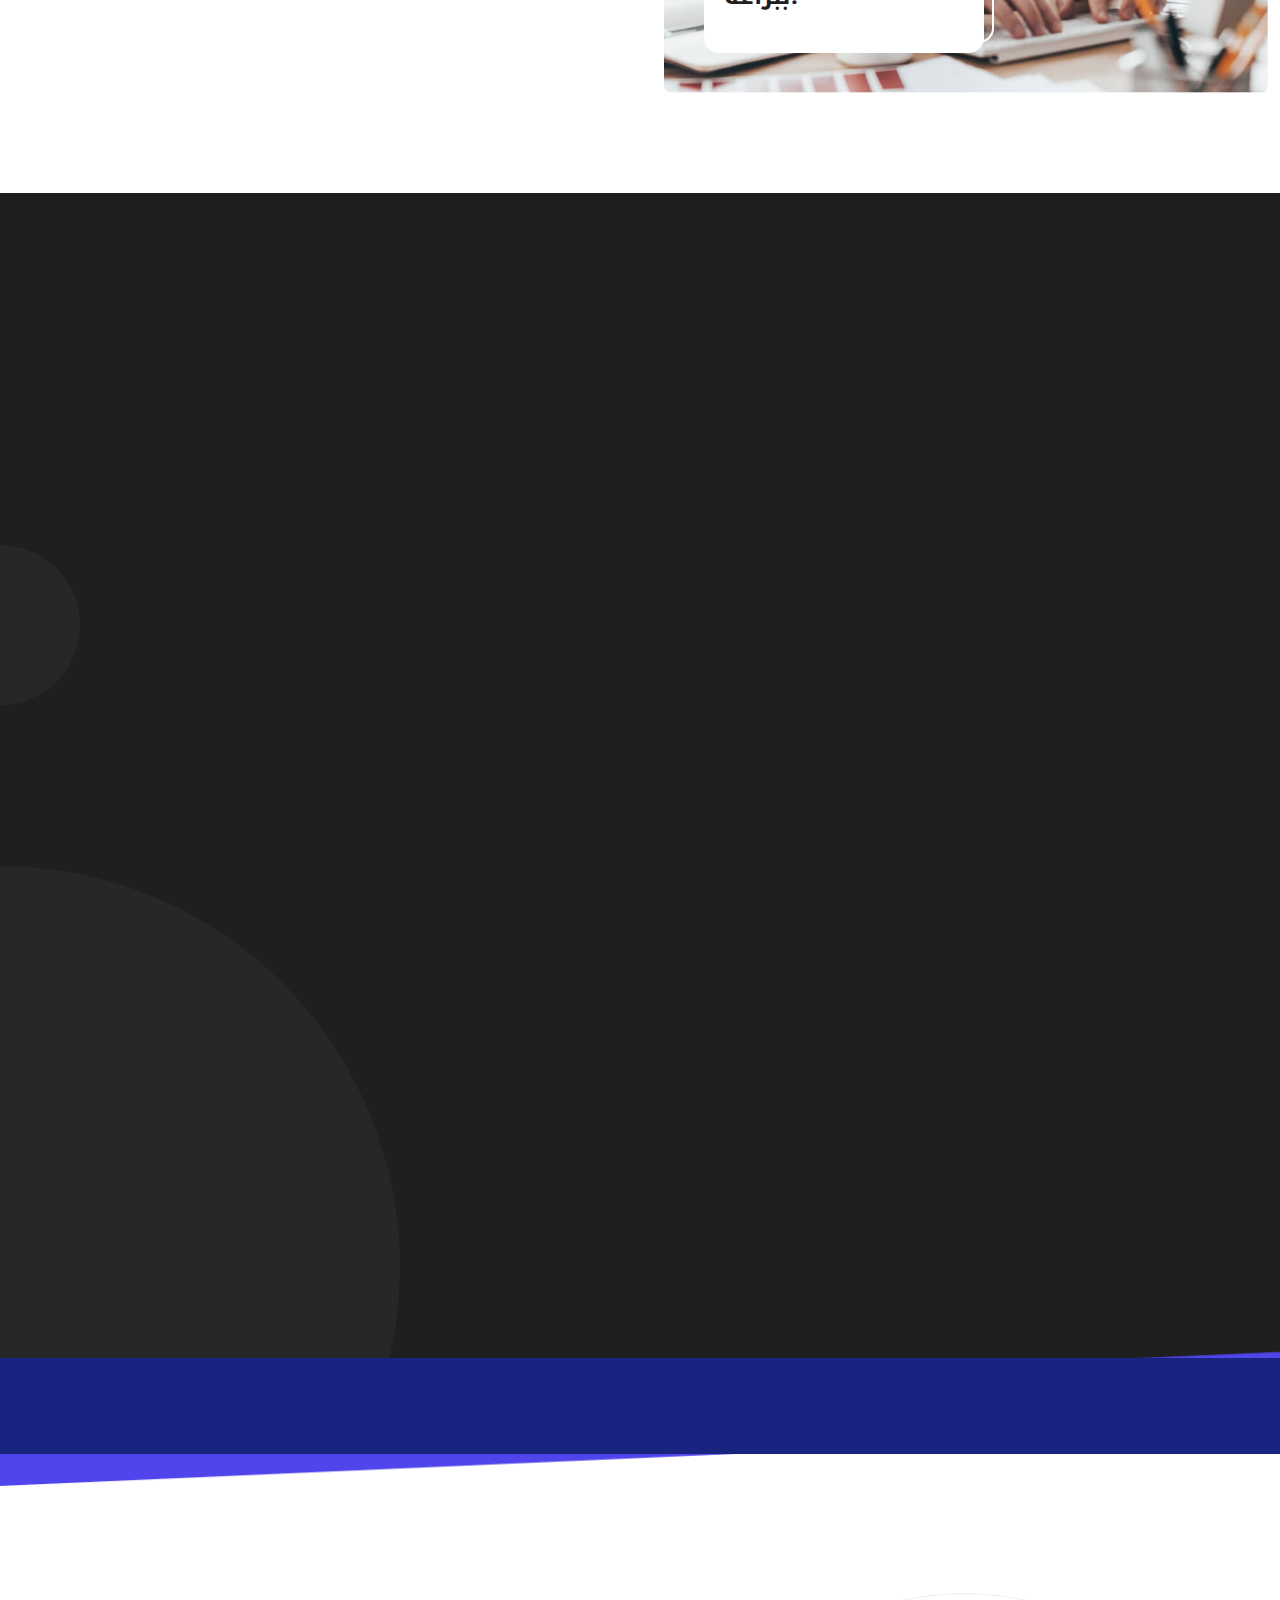
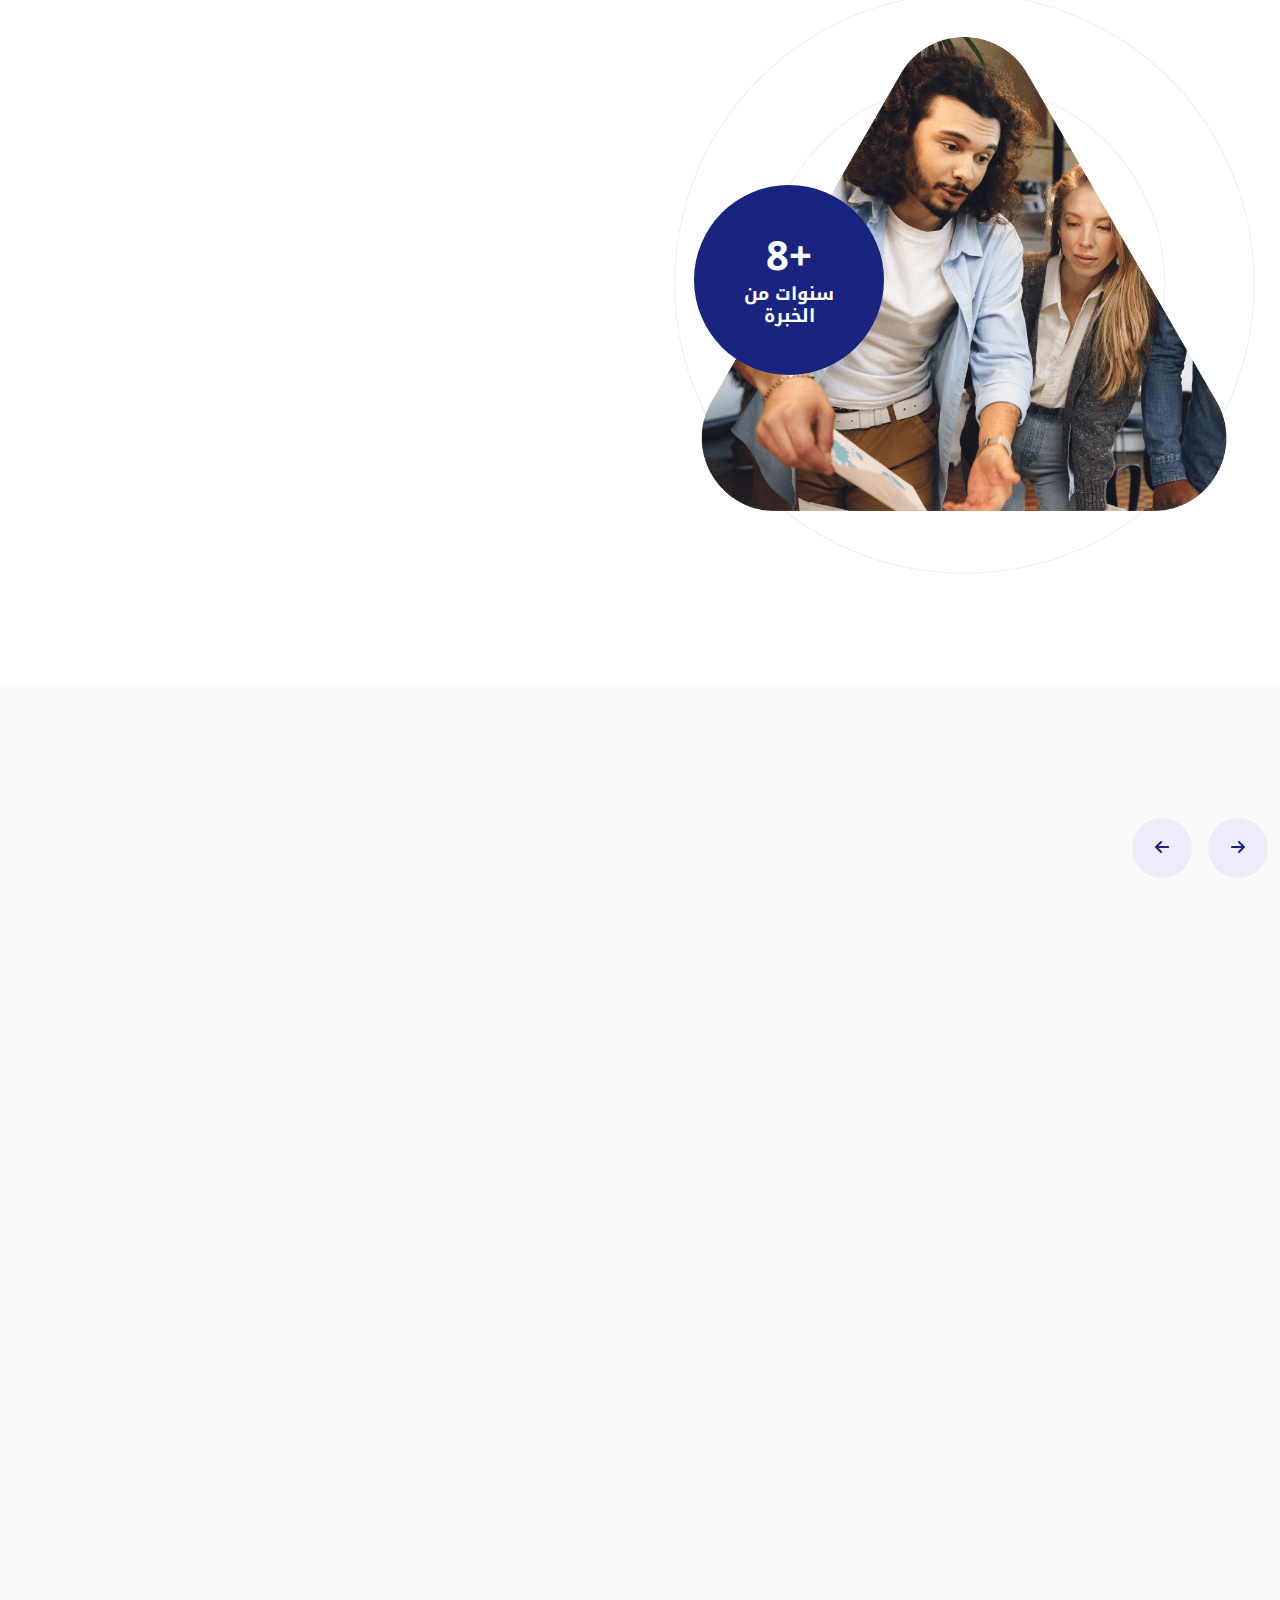
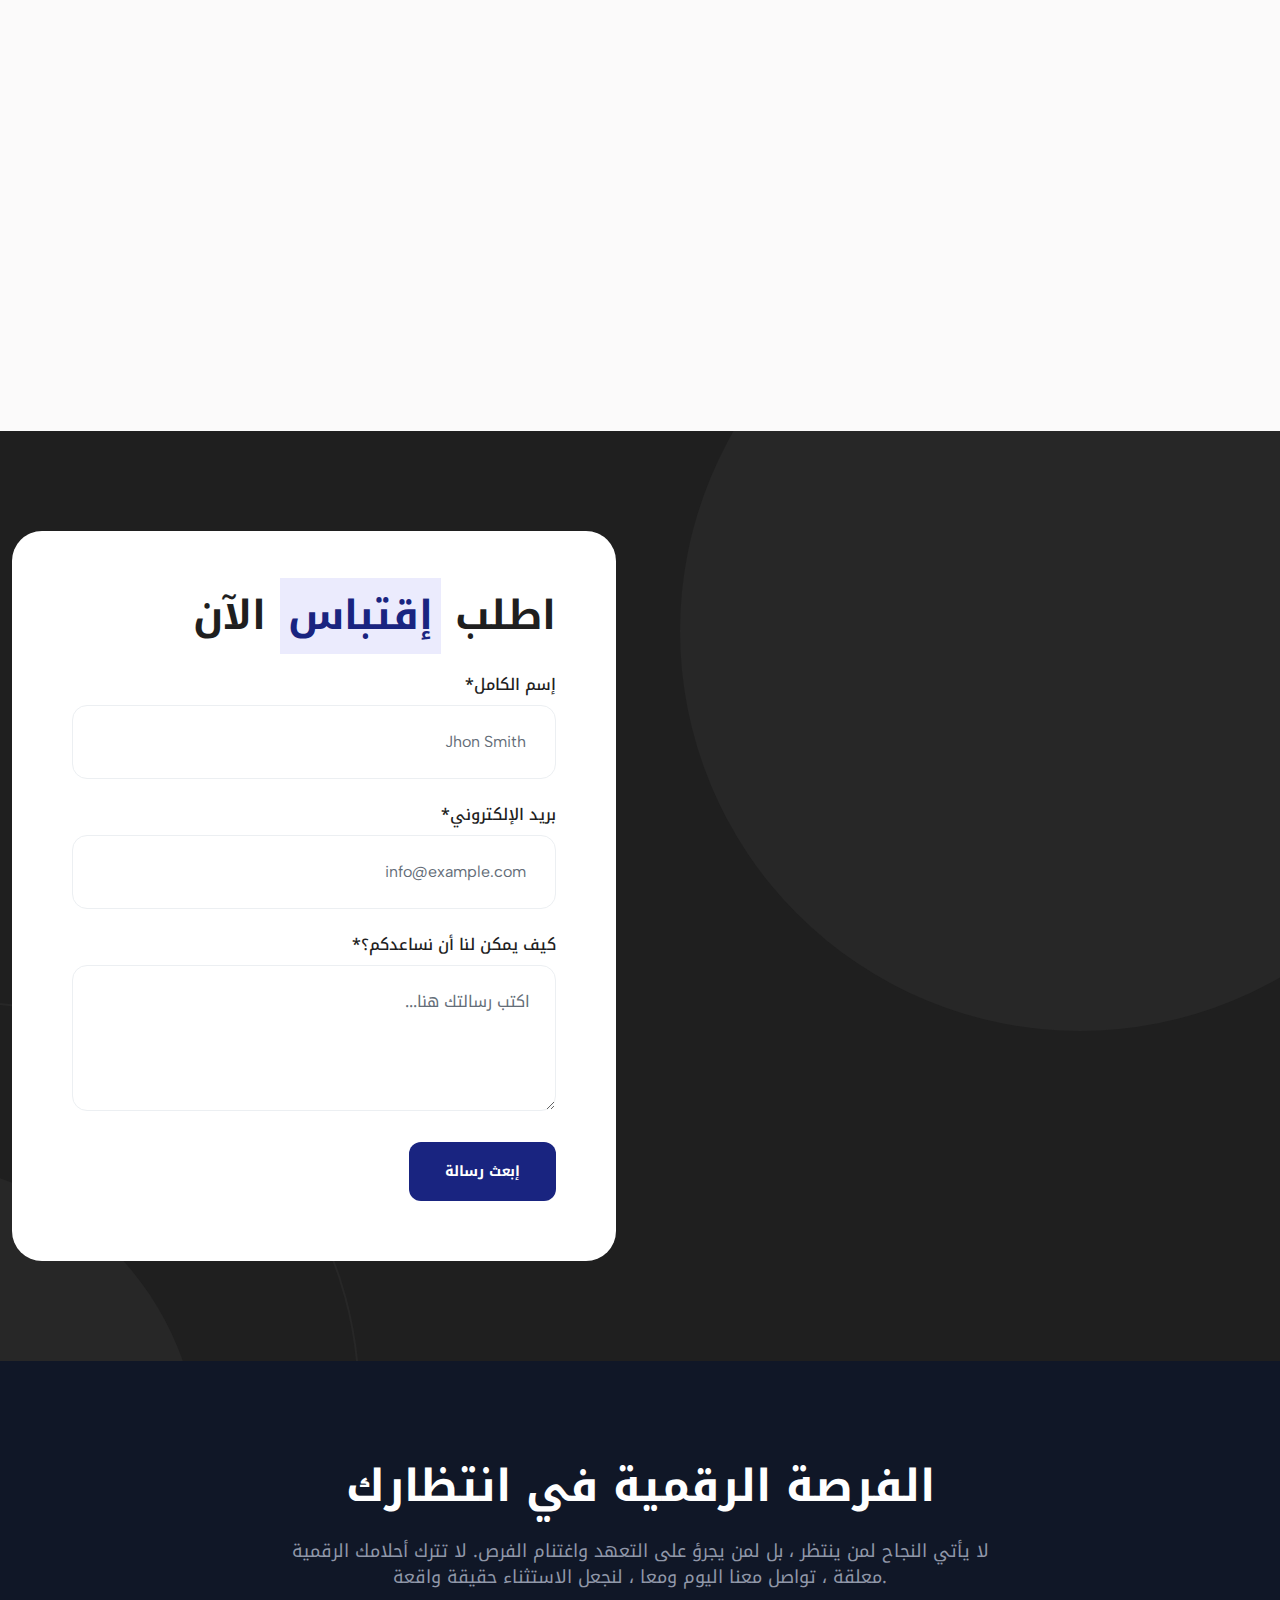
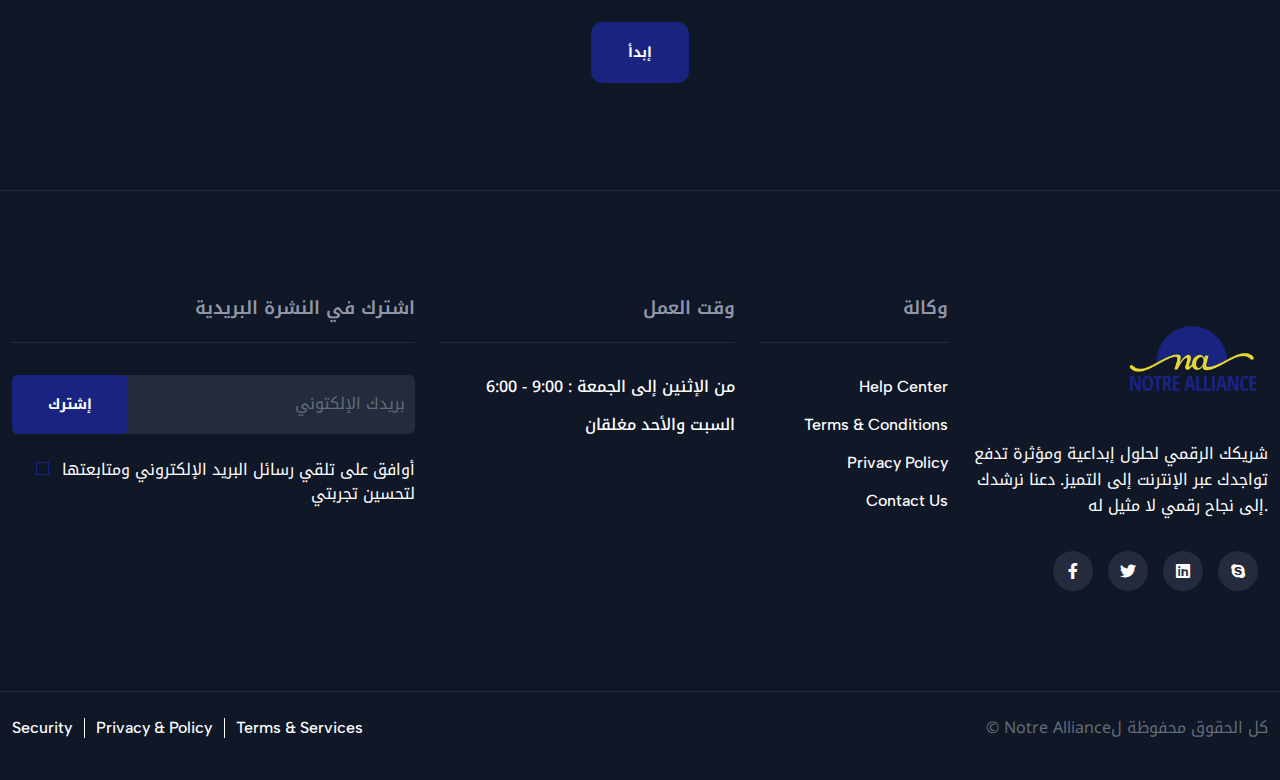
==== commit 36650e48: "Updated" ====
--- a/index.rlt.html
+++ b/index.rlt.html
@@ -397,7 +397,7 @@
                         <div class="cta-box bg-white rounded-3 theme-shadow wow fadeInUp" data-wow-delay="0.4s">
                             <div class="d-flex gap-3 flex-wrap flex-sm-nowrap"> 
                                 <div class="text-end">
-                                    <h6 class="mb-20">الوكالة التي لا غنى عنها لعام 2023</h6>
+                                    <h6 class="mb-20">الوكالة التي لا غنى عنها لعام <div id="date" style="display: inline-block;"></div></h6>
                                     <p class="mb-0">
                                         دعنا نوضح لك سبب اعترافنا بأننا أفضل وكالة تقدم حلولاً لا مثيل لها تعزز نجاحك.
                                     </p>
@@ -765,7 +765,7 @@
                 </div>
                 <div class="col-md-6">
                     <div class="copyright-text text-end">
-                        <p class="mb-0 text-white "><span class="font-albert">.2023&copy; Notre Alliance</span>كل الحقوق محفوظة ل</p>
+                        <p class="mb-0 text-white "><span class="font-albert"><div id="date" style="display: inline-block;"></div> &copy; Notre Alliance</span>كل الحقوق محفوظة ل</p>
                     </div>
                 </div>
             </div>
@@ -797,5 +797,11 @@
     <script src="js/popper.min.js"></script>
     <script src="js/tilt-js.js"></script>
     <script src="js/script.js"></script>
+
+    <script type="text/javascript">
+        const date_year = document.getElementById("date");
+        const d = new Date();
+        date_year.innerHTML = d - 2020;
+    </script>
   </body>
 </html>
--- a/css/style.rlt.css
+++ b/css/style.rlt.css
@@ -1,11 +1,4 @@
-/*
-Theme Name: Crete - Personal Portfolio HTML Template
-Author: Mate_Themes
-Author URI: https://themeforest.net/user/mate_themes/
-Tags: portfolio, agency, personal, blog, html5 template, portfolio template
-Description: Crete - Personal Portfolio HTML5 Template. 
-Version: 1.1.0
-*/
+
 /************************************** base css **************************************/
 @import url('https://fonts.googleapis.com/css2?family=Noto+Kufi+Arabic:wght@100;200;300;400;500;600;700;800;900&display=swap');
 @import url("https://fonts.googleapis.com/css2?family=Albert+Sans:wght@100;300;400;500;600;700;800;900&display=swap");
